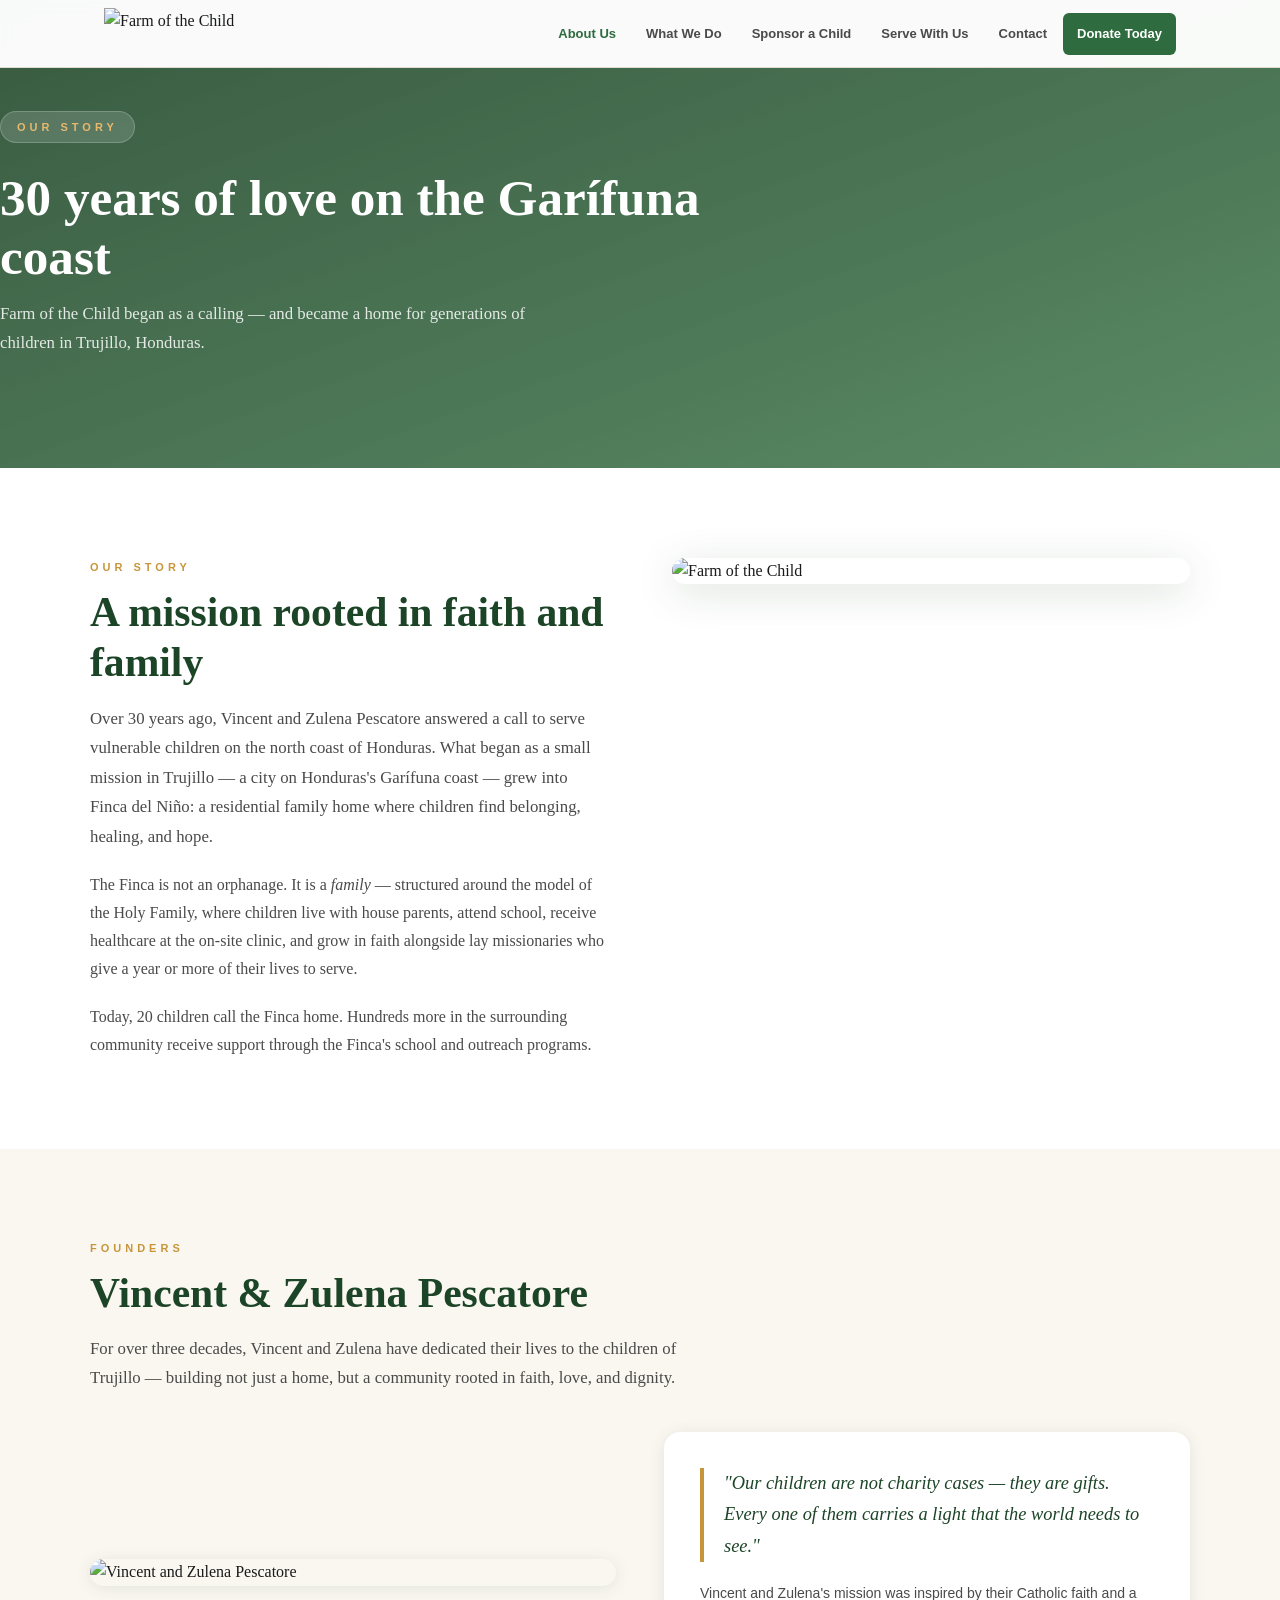
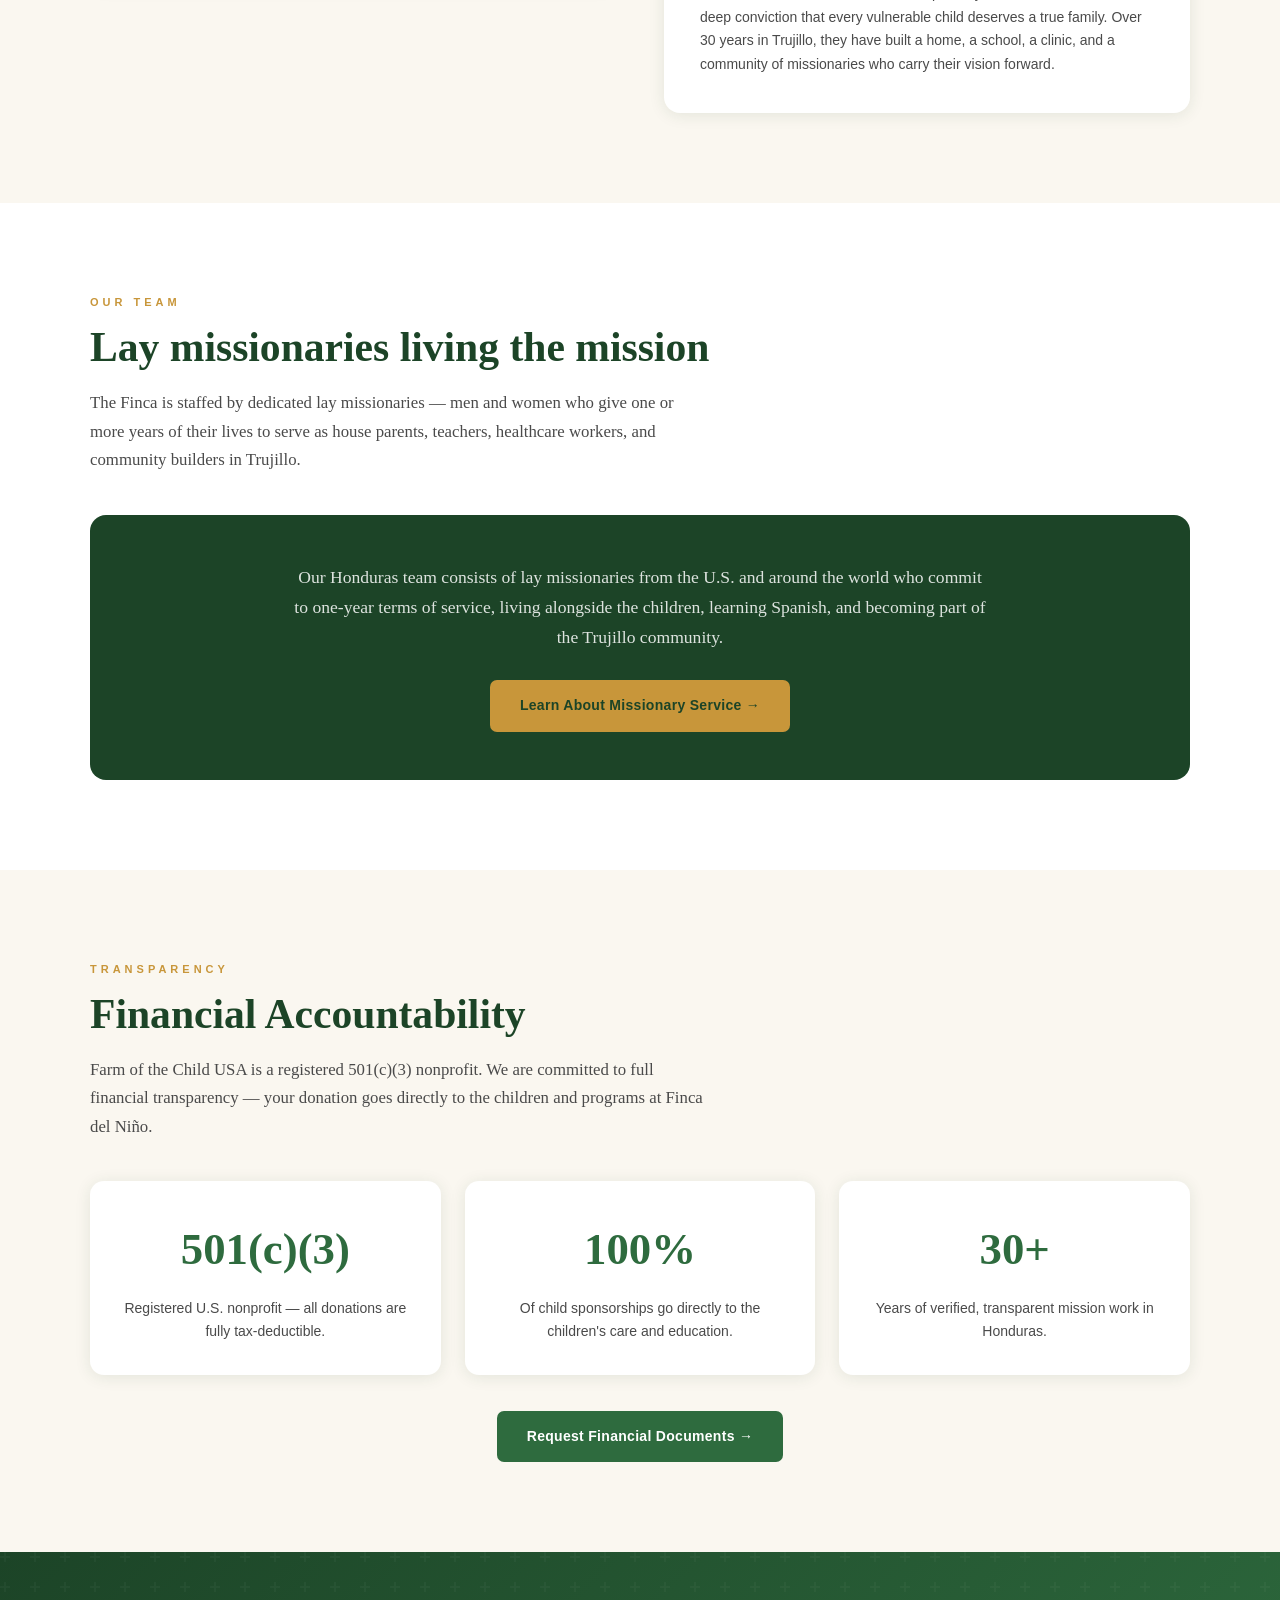
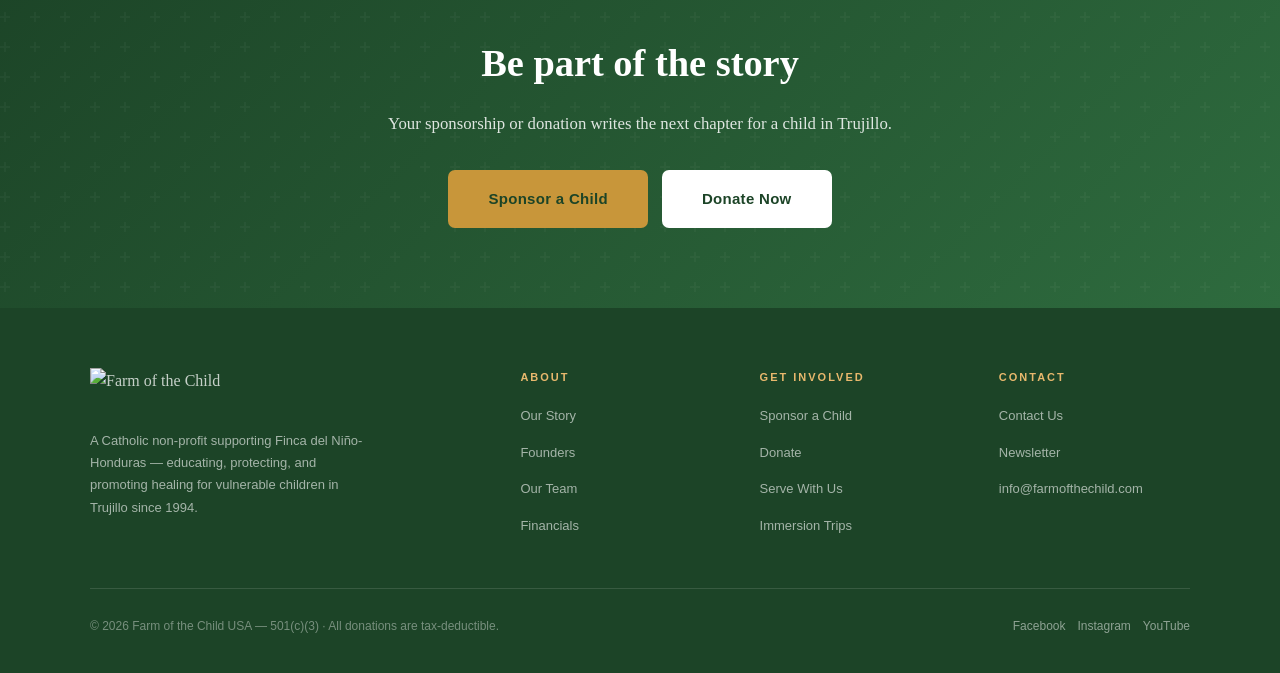
==== about.html @ 91dca04a "Farm of the Child site preview — 2026-06-10" ====
<!DOCTYPE html>
<html lang="en">
<head>
<meta charset="UTF-8">
<meta name="viewport" content="width=device-width, initial-scale=1.0">
<title>About Us | Farm of the Child — 30 Years Serving Children in Honduras</title>
<meta name="description" content="Learn about Farm of the Child — founded by Vincent and Zulena Pescatore over 30 years ago in Trujillo, Honduras. A Catholic mission providing 20 resident children with family, education, and hope.">
<meta name="keywords" content="Farm of the Child story, Vincent Pescatore, Finca del Nino Honduras, Catholic mission Honduras, lay missionaries Honduras">
<link rel="canonical" href="https://farmofthechild.com/about.html">
<meta property="og:title" content="About Us | Farm of the Child — 30 Years Serving Children in Honduras">
<meta property="og:description" content="Learn about Farm of the Child — founded by Vincent and Zulena Pescatore over 30 years ago in Trujillo, Honduras. A Catholic mission providing 20 resident children with family, education, and hope.">
<meta property="og:url" content="https://farmofthechild.com/about.html">
<meta property="og:type" content="website">
<meta property="og:image" content="https://images.squarespace-cdn.com/content/v1/5fd9b0d2dde7cb43cc176992/1612564330990-T67Q3A1KM9C7S6HU298K/57111042_10156442029737753_6777873505972125696_o.jpg">
<link rel="stylesheet" href="css/style.css">
<style>
.page-hero{min-height:52vh;display:flex;align-items:center;padding:calc(var(--nav-h)+80px) 5% 80px;position:relative;overflow:hidden;}
.page-hero .hero-bg{position:absolute;inset:0;background-size:cover;background-position:center;background-attachment:fixed;}
.page-hero .hero-overlay{position:absolute;inset:0;background:linear-gradient(160deg,rgba(28,68,39,.88) 0%,rgba(46,107,62,.78) 100%);}
.page-hero .hero-content{position:relative;z-index:2;}
.page-hero h1{font-size:clamp(2rem,4vw,3.2rem);font-weight:700;color:#fff;line-height:1.15;margin-bottom:14px;}
.page-hero p{font-size:1.05rem;color:rgba(255,255,255,.85);max-width:580px;line-height:1.7;}
@media(max-width:960px){.page-hero .hero-bg{background-attachment:scroll;}}
</style>
</head>
<body>
<nav>
  <div class="nav-inner">
    <a href="index.html" class="nav-logo">
      <img src="https://images.squarespace-cdn.com/content/v1/5fd9b0d2dde7cb43cc176992/1611309677837-9RLC2GZ49DC67Z1YUY84/farm-logo-160p-transparent-1.png" alt="Farm of the Child">
    </a>
    <ul class="nav-menu">
      <li><a href="about.html">About Us</a>
        <div class="dropdown">
          <a href="about.html#story">Our Story</a>
          <a href="about.html#founders">Founders</a>
          <a href="about.html#team">Our Team</a>
          <a href="about.html#financial">Financial Info</a>
        </div>
      </li>
      <li><a href="programs.html">What We Do</a>
        <div class="dropdown">
          <a href="programs.html#focus">Our Focus</a>
          <a href="programs.html#daily-life">A Typical Day</a>
          <a href="programs.html#community">Community Impact</a>
        </div>
      </li>
      <li><a href="sponsor.html">Sponsor a Child</a></li>
      <li><a href="service.html">Serve With Us</a>
        <div class="dropdown">
          <a href="service.html#missioner">Missioner Program</a>
          <a href="service.html#trips">Immersion Trips</a>
          <a href="service.html#apply">Apply Now</a>
          <a href="service.html#faq">FAQ</a>
        </div>
      </li>
      <li><a href="contact.html">Contact</a></li>
      <li><a href="donate.html" class="nav-cta">Donate Today</a></li>
    </ul>
    <button class="nav-hamburger" aria-label="Menu">
      <span></span><span></span><span></span>
    </button>
  </div>
</nav>
<div class="mobile-nav">
  <a href="index.html">Home</a>
  <div class="m-section">About Us</div>
  <a href="about.html#story">Our Story</a>
  <a href="about.html#team">Our Team</a>
  <a href="about.html#financial">Financial Information</a>
  <div class="m-section">What We Do</div>
  <a href="programs.html#focus">Our Focus</a>
  <a href="programs.html#daily-life">A Typical Day</a>
  <div class="m-section">Get Involved</div>
  <a href="sponsor.html">Sponsor a Child</a>
  <a href="donate.html">Donate</a>
  <a href="service.html">Serve With Us</a>
  <a href="contact.html">Contact</a>
  <a href="donate.html" class="m-cta">Donate Today →</a>
</div>

<section class="page-hero">
  <div class="hero-bg" style="background-image:url('https://images.squarespace-cdn.com/content/v1/5fd9b0d2dde7cb43cc176992/1612639890104-6XBDSAQX19EDIJKPLBOE/141986031_10158392990857753_3902295767457517254_o.jpg');"></div>
  <div class="hero-overlay"></div>
  <div class="hero-content" data-reveal>
    <div class="hero-eyebrow">Our Story</div>
    <h1>30 years of love on the Garífuna coast</h1>
    <p>Farm of the Child began as a calling — and became a home for generations of children in Trujillo, Honduras.</p>
  </div>
</section>

<section id="story" style="background:#fff;">
  <div class="inner">
    <div style="display:grid;grid-template-columns:1fr 1fr;gap:64px;align-items:start;" class="mission-grid">
      <div data-reveal="left">
        <div class="eyebrow">Our Story</div>
        <h2 class="section-title">A mission rooted in faith and family</h2>
        <p style="font-size:1.05rem;color:var(--text-soft);line-height:1.75;margin-bottom:20px;">Over 30 years ago, Vincent and Zulena Pescatore answered a call to serve vulnerable children on the north coast of Honduras. What began as a small mission in Trujillo — a city on Honduras's Garífuna coast — grew into Finca del Niño: a residential family home where children find belonging, healing, and hope.</p>
        <p style="font-size:1rem;color:var(--text-soft);line-height:1.75;margin-bottom:20px;">The Finca is not an orphanage. It is a <em>family</em> — structured around the model of the Holy Family, where children live with house parents, attend school, receive healthcare at the on-site clinic, and grow in faith alongside lay missionaries who give a year or more of their lives to serve.</p>
        <p style="font-size:1rem;color:var(--text-soft);line-height:1.75;">Today, 20 children call the Finca home. Hundreds more in the surrounding community receive support through the Finca's school and outreach programs.</p>
      </div>
      <div data-reveal="right">
        <img src="https://images.squarespace-cdn.com/content/v1/5fd9b0d2dde7cb43cc176992/1612062987099-A8Q14VP6ELIPBZ1XVKQS/IMG_4710.jpg" alt="Farm of the Child" style="width:100%;border-radius:16px;box-shadow:var(--shadow-lg);">
      </div>
    </div>
  </div>
</section>

<section id="founders" style="background:var(--cream);">
  <div class="inner">
    <div class="eyebrow" data-reveal>Founders</div>
    <h2 class="section-title" data-reveal>Vincent &amp; Zulena Pescatore</h2>
    <p class="section-sub" data-reveal>For over three decades, Vincent and Zulena have dedicated their lives to the children of Trujillo — building not just a home, but a community rooted in faith, love, and dignity.</p>
    <div style="display:grid;grid-template-columns:1fr 1fr;gap:48px;align-items:center;" data-reveal>
      <div>
        <img src="https://images.squarespace-cdn.com/content/v1/5fd9b0d2dde7cb43cc176992/1771867277257-QYLE6GOF9J0LZZHIZ4SP/Vincent+_+Zulena.png" alt="Vincent and Zulena Pescatore" style="width:100%;border-radius:16px;box-shadow:var(--shadow);">
      </div>
      <div>
        <div style="background:#fff;border-radius:16px;padding:36px;box-shadow:var(--shadow);">
          <blockquote style="font-size:1.15rem;font-style:italic;color:var(--green-dark);line-height:1.7;margin-bottom:20px;border-left:4px solid var(--gold);padding-left:20px;">"Our children are not charity cases — they are gifts. Every one of them carries a light that the world needs to see."</blockquote>
          <p style="font-family:-apple-system,sans-serif;font-size:14px;color:var(--text-soft);line-height:1.7;">Vincent and Zulena's mission was inspired by their Catholic faith and a deep conviction that every vulnerable child deserves a true family. Over 30 years in Trujillo, they have built a home, a school, a clinic, and a community of missionaries who carry their vision forward.</p>
        </div>
      </div>
    </div>
  </div>
</section>

<section id="team" style="background:#fff;">
  <div class="inner">
    <div class="eyebrow" data-reveal>Our Team</div>
    <h2 class="section-title" data-reveal>Lay missionaries living the mission</h2>
    <p class="section-sub" data-reveal>The Finca is staffed by dedicated lay missionaries — men and women who give one or more years of their lives to serve as house parents, teachers, healthcare workers, and community builders in Trujillo.</p>
    <div style="background:var(--green-dark);border-radius:16px;padding:48px 40px;color:#fff;text-align:center;" data-reveal>
      <p style="font-size:1.1rem;color:rgba(255,255,255,.85);line-height:1.7;max-width:700px;margin:0 auto 28px;">Our Honduras team consists of lay missionaries from the U.S. and around the world who commit to one-year terms of service, living alongside the children, learning Spanish, and becoming part of the Trujillo community.</p>
      <a href="service.html#missioner" class="btn btn-primary">Learn About Missionary Service →</a>
    </div>
  </div>
</section>

<section id="financial" style="background:var(--cream);">
  <div class="inner">
    <div class="eyebrow" data-reveal>Transparency</div>
    <h2 class="section-title" data-reveal>Financial Accountability</h2>
    <p class="section-sub" data-reveal>Farm of the Child USA is a registered 501(c)(3) nonprofit. We are committed to full financial transparency — your donation goes directly to the children and programs at Finca del Niño.</p>
    <div style="display:grid;grid-template-columns:repeat(3,1fr);gap:24px;" data-reveal>
      <div style="background:#fff;border-radius:var(--radius);padding:32px 28px;text-align:center;box-shadow:var(--shadow);">
        <div style="font-size:2.8rem;font-weight:800;color:var(--green);">501(c)(3)</div>
        <p style="font-family:-apple-system,sans-serif;font-size:14px;color:var(--text-soft);margin-top:10px;">Registered U.S. nonprofit — all donations are fully tax-deductible.</p>
      </div>
      <div style="background:#fff;border-radius:var(--radius);padding:32px 28px;text-align:center;box-shadow:var(--shadow);">
        <div style="font-size:2.8rem;font-weight:800;color:var(--green);">100%</div>
        <p style="font-family:-apple-system,sans-serif;font-size:14px;color:var(--text-soft);margin-top:10px;">Of child sponsorships go directly to the children's care and education.</p>
      </div>
      <div style="background:#fff;border-radius:var(--radius);padding:32px 28px;text-align:center;box-shadow:var(--shadow);">
        <div style="font-size:2.8rem;font-weight:800;color:var(--green);">30+</div>
        <p style="font-family:-apple-system,sans-serif;font-size:14px;color:var(--text-soft);margin-top:10px;">Years of verified, transparent mission work in Honduras.</p>
      </div>
    </div>
    <div style="text-align:center;margin-top:36px;" data-reveal>
      <a href="contact.html" class="btn btn-green">Request Financial Documents →</a>
    </div>
  </div>
</section>

<div class="cta-band">
  <h2 data-reveal>Be part of the story</h2>
  <p data-reveal>Your sponsorship or donation writes the next chapter for a child in Trujillo.</p>
  <div class="btns" data-reveal>
    <a href="sponsor.html" class="btn btn-primary btn-lg">Sponsor a Child</a>
    <a href="donate.html" class="btn btn-white btn-lg">Donate Now</a>
  </div>
</div>

<footer>
  <div class="footer-grid">
    <div>
      <div class="footer-logo"><img src="https://images.squarespace-cdn.com/content/v1/5fd9b0d2dde7cb43cc176992/1611309677837-9RLC2GZ49DC67Z1YUY84/farm-logo-160p-transparent-1.png" alt="Farm of the Child"></div>
      <p class="footer-about">A Catholic non-profit supporting Finca del Niño-Honduras — educating, protecting, and promoting healing for vulnerable children in Trujillo since 1994.</p>
    </div>
    <div class="footer-col"><h4>About</h4><ul>
      <li><a href="about.html#story">Our Story</a></li>
      <li><a href="about.html#founders">Founders</a></li>
      <li><a href="about.html#team">Our Team</a></li>
      <li><a href="about.html#financial">Financials</a></li>
    </ul></div>
    <div class="footer-col"><h4>Get Involved</h4><ul>
      <li><a href="sponsor.html">Sponsor a Child</a></li>
      <li><a href="donate.html">Donate</a></li>
      <li><a href="service.html">Serve With Us</a></li>
      <li><a href="service.html#trips">Immersion Trips</a></li>
    </ul></div>
    <div class="footer-col"><h4>Contact</h4><ul>
      <li><a href="contact.html">Contact Us</a></li>
      <li><a href="contact.html#newsletter">Newsletter</a></li>
      <li><a href="mailto:info@farmofthechild.com">info@farmofthechild.com</a></li>
    </ul></div>
  </div>
  <div class="footer-bottom">
    <p>© 2026 Farm of the Child USA — 501(c)(3) · All donations are tax-deductible.</p>
    <div class="footer-socials">
      <a href="https://www.facebook.com/farmofthechild" target="_blank">Facebook</a>
      <a href="https://www.instagram.com/farmofthechild" target="_blank">Instagram</a>
      <a href="https://www.youtube.com/farmofthechild" target="_blank">YouTube</a>
    </div>
  </div>
</footer>
<script src="js/main.js"></script>
</body>
</html>
---- css/style.css ----
/* ============================================
   FARM OF THE CHILD — Global Stylesheet
   farmofthechild.com
   ============================================ */

:root {
  --green: #2e6b3e;
  --green-light: #3d8a52;
  --green-dark: #1c4427;
  --green-pale: #e8f5ec;
  --gold: #c8963a;
  --gold-light: #e8b86d;
  --cream: #faf7f0;
  --paper: #ffffff;
  --text: #1a1a1a;
  --text-soft: #4a4a4a;
  --text-muted: #888;
  --line: #e0dbd0;
  --shadow: 0 2px 16px rgba(30,68,39,0.10);
  --shadow-lg: 0 8px 40px rgba(30,68,39,0.16);
  --radius: 14px;
  --nav-h: 68px;
}

*, *::before, *::after { margin: 0; padding: 0; box-sizing: border-box; }
html { scroll-behavior: smooth; font-size: 16px; }
body {
  font-family: 'Georgia', serif;
  background: var(--cream);
  color: var(--text);
  line-height: 1.65;
  -webkit-font-smoothing: antialiased;
  overflow-x: hidden;
}
a { text-decoration: none; color: inherit; }
img { max-width: 100%; display: block; }

/* ── TYPOGRAPHY ── */
.eyebrow {
  font-family: -apple-system, sans-serif;
  font-size: 11px; font-weight: 700;
  letter-spacing: 4px; text-transform: uppercase;
  color: var(--gold); margin-bottom: 12px;
}
.section-title {
  font-size: clamp(1.8rem, 3.5vw, 2.6rem);
  font-weight: 700; color: var(--green-dark);
  line-height: 1.2; margin-bottom: 16px;
}
.section-sub {
  font-size: 1.05rem; color: var(--text-soft);
  max-width: 620px; line-height: 1.7; margin-bottom: 40px;
}
.inner { max-width: 1100px; margin: 0 auto; }
section { padding: 90px 5%; }

/* ── BUTTONS ── */
.btn {
  display: inline-block;
  font-family: -apple-system, sans-serif;
  font-weight: 700; font-size: 14px;
  padding: 14px 30px; border-radius: 7px;
  transition: all .22s; cursor: pointer; border: none;
  letter-spacing: 0.3px;
}
.btn-primary { background: var(--gold); color: var(--green-dark); }
.btn-primary:hover { background: var(--gold-light); transform: translateY(-2px); box-shadow: 0 6px 20px rgba(200,150,58,.35); }
.btn-green { background: var(--green); color: #fff; }
.btn-green:hover { background: var(--green-light); transform: translateY(-2px); box-shadow: 0 6px 20px rgba(46,107,62,.35); }
.btn-outline { border: 2px solid var(--green); color: var(--green); background: transparent; }
.btn-outline:hover { background: var(--green); color: #fff; }
.btn-white { background: #fff; color: var(--green-dark); }
.btn-white:hover { background: var(--cream); }
.btn-lg { padding: 17px 40px; font-size: 15px; }

/* ── NAV ── */
nav {
  position: fixed; top: 0; left: 0; right: 0; z-index: 500;
  height: var(--nav-h);
  background: rgba(255,255,255,0.97);
  backdrop-filter: blur(10px);
  border-bottom: 1px solid var(--line);
  transition: box-shadow .3s;
}
nav.scrolled { box-shadow: 0 2px 20px rgba(0,0,0,.10); }
.nav-inner {
  max-width: 1200px; margin: 0 auto;
  padding: 0 5%; height: var(--nav-h);
  display: flex; align-items: center; justify-content: space-between;
}
.nav-logo img { height: 52px; width: auto; }
.nav-menu { display: flex; align-items: center; gap: 2px; list-style: none; }
.nav-menu > li { position: relative; }
.nav-menu > li > a {
  font-family: -apple-system, sans-serif;
  font-size: 13px; font-weight: 600;
  color: var(--text-soft); padding: 10px 14px;
  border-radius: 6px; display: block;
  transition: color .2s, background .2s;
}
.nav-menu > li > a:hover { color: var(--green); background: var(--green-pale); }
.nav-menu > li > a.active { color: var(--green); }
.nav-cta { background: var(--green) !important; color: #fff !important; border-radius: 6px !important; }
.nav-cta:hover { background: var(--green-light) !important; color: #fff !important; }

/* Dropdown */
.dropdown {
  display: none; position: absolute; top: 100%; left: 0;
  background: #fff; border: 1px solid var(--line); border-radius: 10px;
  box-shadow: var(--shadow-lg); min-width: 210px; padding: 16px 0 8px; z-index: 600;
}
.nav-menu > li:hover .dropdown { display: block; animation: dropIn .15s ease; }
@keyframes dropIn { from { opacity:0; transform:translateY(-6px); } to { opacity:1; transform:none; } }
.dropdown a {
  font-family: -apple-system, sans-serif; font-size: 13px;
  color: var(--text-soft); padding: 10px 18px; display: block;
  transition: background .15s;
}
.dropdown a:hover { background: var(--cream); color: var(--green); }

/* Mobile hamburger */
.nav-hamburger { display: none; flex-direction: column; gap: 5px; cursor: pointer; padding: 8px; border: none; background: none; }
.nav-hamburger span { display: block; width: 24px; height: 2px; background: var(--text); border-radius: 2px; transition: all .3s; }
.mobile-nav { display: none; position: fixed; top: var(--nav-h); left:0; right:0; bottom:0; background:#fff; z-index:490; overflow-y:auto; padding:24px 5%; }
.mobile-nav.open { display: block; }
.mobile-nav a { display:block; font-family:-apple-system,sans-serif; font-size:15px; color:var(--text-soft); padding:13px 0; border-bottom:1px solid var(--line); }
.m-section { font-family:-apple-system,sans-serif; font-size:11px; font-weight:700; letter-spacing:2px; text-transform:uppercase; color:var(--green); padding:16px 0 6px; margin-top:8px; }
.m-cta { background:var(--green); color:#fff!important; border-radius:7px; padding:15px 20px!important; text-align:center; margin-top:16px; font-weight:700; }

/* ── SCROLL ANIMATIONS ── */
[data-reveal] {
  opacity: 0;
  transform: translateY(32px);
  transition: opacity .65s cubic-bezier(.16,1,.3,1), transform .65s cubic-bezier(.16,1,.3,1);
}
[data-reveal="left"] { transform: translateX(-40px); }
[data-reveal="right"] { transform: translateX(40px); }
[data-reveal="scale"] { transform: scale(.92); }
[data-reveal].visible {
  opacity: 1;
  transform: none;
}
[data-reveal-delay="1"].visible { transition-delay: .1s; }
[data-reveal-delay="2"].visible { transition-delay: .2s; }
[data-reveal-delay="3"].visible { transition-delay: .3s; }
[data-reveal-delay="4"].visible { transition-delay: .4s; }
[data-reveal-delay="5"].visible { transition-delay: .5s; }
[data-reveal-delay="6"].visible { transition-delay: .6s; }

/* ── HERO (shared) ── */
.hero {
  min-height: 100vh;
  display: flex; align-items: center;
  padding: calc(var(--nav-h) + 60px) 5% 80px;
  position: relative; overflow: hidden;
}
.hero-bg {
  position: absolute; inset: 0;
  background-size: cover; background-position: center;
  background-attachment: fixed;
  transition: transform .1s linear;
  will-change: transform;
}
.hero-overlay {
  position: absolute; inset: 0;
  background: linear-gradient(160deg, rgba(28,68,39,.86) 0%, rgba(46,107,62,.76) 55%, rgba(74,138,94,.68) 100%);
}
.hero-content { position: relative; z-index: 2; max-width: 720px; }
.hero-eyebrow {
  display: inline-block; background: rgba(255,255,255,.15); color: var(--gold-light);
  font-family: -apple-system, sans-serif; font-size: 11px; font-weight: 700;
  letter-spacing: 4px; text-transform: uppercase;
  padding: 6px 16px; border-radius: 30px; margin-bottom: 26px;
  border: 1px solid rgba(255,255,255,.2);
}
.hero h1 {
  font-size: clamp(2.4rem, 5vw, 4rem);
  font-weight: 700; color: #fff; line-height: 1.12; margin-bottom: 22px;
}
.hero h1 em { color: var(--gold-light); font-style: normal; }
.hero-sub {
  font-size: 1.15rem; color: rgba(255,255,255,.88);
  line-height: 1.7; margin-bottom: 14px; max-width: 560px;
}
.hero-quote {
  font-size: .98rem; color: rgba(255,255,255,.65); font-style: italic;
  margin-bottom: 38px; padding-left: 18px;
  border-left: 3px solid var(--gold);
}
.hero-btns { display: flex; gap: 14px; flex-wrap: wrap; margin-bottom: 52px; }
.hero-stats {
  display: flex; gap: 44px; flex-wrap: wrap;
  padding-top: 32px; border-top: 1px solid rgba(255,255,255,.2);
}
.stat .n { font-size: 2.2rem; font-weight: 700; color: var(--gold-light); line-height: 1; }
.stat .l { font-family: -apple-system, sans-serif; font-size: 11px; color: rgba(255,255,255,.65); text-transform: uppercase; letter-spacing: 1px; margin-top: 4px; }

/* Scroll hint */
.scroll-hint {
  position: absolute; bottom: 28px; left: 50%; transform: translateX(-50%);
  z-index: 2; display: flex; flex-direction: column; align-items: center; gap: 6px;
  font-family: -apple-system, sans-serif; font-size: 11px; color: rgba(255,255,255,.5);
  letter-spacing: 2px; text-transform: uppercase; animation: bounce 2s infinite;
}
.scroll-hint::after { content: ''; display: block; width: 1px; height: 40px; background: rgba(255,255,255,.3); }
@keyframes bounce { 0%,100%{transform:translateX(-50%) translateY(0)} 50%{transform:translateX(-50%) translateY(8px)} }

/* ── CARDS ── */
.card {
  background: #fff; border-radius: var(--radius);
  box-shadow: var(--shadow); overflow: hidden;
  transition: transform .22s, box-shadow .22s;
}
.card:hover { transform: translateY(-5px); box-shadow: var(--shadow-lg); }

/* ── STATS BAND ── */
.stats-band {
  background: var(--green-dark); padding: 56px 5%;
  display: flex; flex-wrap: wrap; gap: 0;
}
.stats-band .inner { display: grid; grid-template-columns: repeat(4, 1fr); gap: 0; width: 100%; }
.stat-item {
  flex: 1; min-width: 180px; text-align: center;
  padding: 20px 16px; border-right: 1px solid rgba(255,255,255,.12);
}
.stat-item:last-child { border-right: none; }
.stat-num { font-size: 3rem; font-weight: 800; color: var(--gold-light); line-height: 1; }
.stat-num span { font-size: 1.8rem; }
.stat-label { font-family: -apple-system, sans-serif; font-size: 12px; color: rgba(255,255,255,.65); text-transform: uppercase; letter-spacing: 1.5px; margin-top: 8px; }

/* ── CTA BAND ── */
.cta-band {
  background: linear-gradient(135deg, var(--green-dark) 0%, var(--green) 100%);
  padding: 80px 5%; text-align: center; position: relative; overflow: hidden;
}
.cta-band::before {
  content: ''; position: absolute; inset: 0;
  background: url("data:image/svg+xml,%3Csvg width='60' height='60' viewBox='0 0 60 60' xmlns='http://www.w3.org/2000/svg'%3E%3Cg fill='%23ffffff' fill-opacity='0.03'%3E%3Cpath d='M36 34v-4h-2v4h-4v2h4v4h2v-4h4v-2h-4zm0-30V0h-2v4h-4v2h4v4h2V6h4V4h-4zM6 34v-4H4v4H0v2h4v4h2v-4h4v-2H6zM6 4V0H4v4H0v2h4v4h2V6h4V4H6z'/%3E%3C/g%3E%3C/svg%3E");
}
.cta-band h2 { font-size: clamp(1.8rem,3vw,2.6rem); color: #fff; font-weight: 700; margin-bottom: 14px; position:relative; z-index:1; }
.cta-band p { font-size: 1.05rem; color: rgba(255,255,255,.85); margin-bottom: 32px; position:relative; z-index:1; }
.cta-band .btns { display:flex; gap:14px; justify-content:center; flex-wrap:wrap; position:relative; z-index:1; }

/* ── FOOTER ── */
footer {
  background: var(--green-dark); color: rgba(255,255,255,.75);
  padding: 60px 5% 36px;
}
.footer-grid {
  max-width: 1100px; margin: 0 auto;
  display: grid; grid-template-columns: 2fr 1fr 1fr 1fr; gap: 48px;
  padding-bottom: 40px; border-bottom: 1px solid rgba(255,255,255,.12);
}
.footer-logo img { height: 48px; margin-bottom: 14px; }
.footer-about { font-family: -apple-system, sans-serif; font-size: 13px; line-height: 1.7; color: rgba(255,255,255,.6); max-width: 280px; }
.footer-col h4 { font-family: -apple-system, sans-serif; font-size: 11px; font-weight: 700; letter-spacing: 2px; text-transform: uppercase; color: var(--gold-light); margin-bottom: 16px; }
.footer-col ul { list-style: none; }
.footer-col li { margin-bottom: 10px; }
.footer-col a { font-family: -apple-system, sans-serif; font-size: 13px; color: rgba(255,255,255,.6); transition: color .2s; }
.footer-col a:hover { color: var(--gold-light); }
.footer-bottom {
  max-width: 1100px; margin: 28px auto 0;
  display: flex; justify-content: space-between; align-items: center; flex-wrap: wrap; gap: 12px;
}
.footer-bottom p { font-family: -apple-system, sans-serif; font-size: 12px; color: rgba(255,255,255,.4); }
.footer-socials { display: flex; gap: 12px; }
.footer-socials a { font-family: -apple-system, sans-serif; font-size: 12px; color: rgba(255,255,255,.5); transition: color .2s; }
.footer-socials a:hover { color: var(--gold-light); }

/* ── CHILD CARDS ── */
.children-grid { display: grid; grid-template-columns: repeat(auto-fill, minmax(230px,1fr)); gap: 24px; }
.child-card { background: #fff; border-radius: var(--radius); overflow: hidden; box-shadow: var(--shadow); transition: transform .22s, box-shadow .22s; }
.child-card:hover { transform: translateY(-6px); box-shadow: var(--shadow-lg); }
.child-photo { aspect-ratio: 1; overflow: hidden; }
.child-photo img { width: 100%; height: 100%; object-fit: cover; transition: transform .4s; }
.child-card:hover .child-photo img { transform: scale(1.06); }
.child-info { padding: 16px 18px 20px; }
.child-header { display: flex; justify-content: space-between; align-items: flex-start; margin-bottom: 10px; }
.child-initial { font-size: 22px; font-weight: 800; color: var(--green-dark); }
.child-age { font-family: -apple-system, sans-serif; font-size: 11px; font-weight: 700; background: var(--green-pale); color: var(--green); padding: 3px 10px; border-radius: 20px; }
.child-desc { font-size: 13px; color: var(--text-soft); line-height: 1.6; margin-bottom: 14px; }
.child-desc strong { color: var(--green); }
.child-btn { display: block; text-align: center; background: var(--green); color: #fff; padding: 10px; border-radius: 7px; font-family: -apple-system, sans-serif; font-size: 13px; font-weight: 700; transition: background .2s, transform .2s; }
.child-btn:hover { background: var(--green-light); transform: translateY(-1px); }

/* ── RESPONSIVE ── */
@media (max-width: 960px) {
  .footer-grid { grid-template-columns: 1fr 1fr; }
  .hero-bg { background-attachment: scroll; }
}
@media (max-width: 700px) {
  section { padding: 60px 5%; }
  .nav-menu { display: none; }
  .nav-hamburger { display: flex; }
  .footer-grid { grid-template-columns: 1fr; gap: 32px; }
  .hero h1 { font-size: 2.2rem; }
  .stats-band .inner { gap: 0; }
  .stats-band .inner { grid-template-columns: repeat(2, 1fr); }
  .stat-item { border-right: none; border-bottom: 1px solid rgba(255,255,255,.12); }
  .stat-item:nth-child(odd) { border-right: 1px solid rgba(255,255,255,.12); }
  .stat-item:nth-last-child(-n+2) { border-bottom: none; }
}
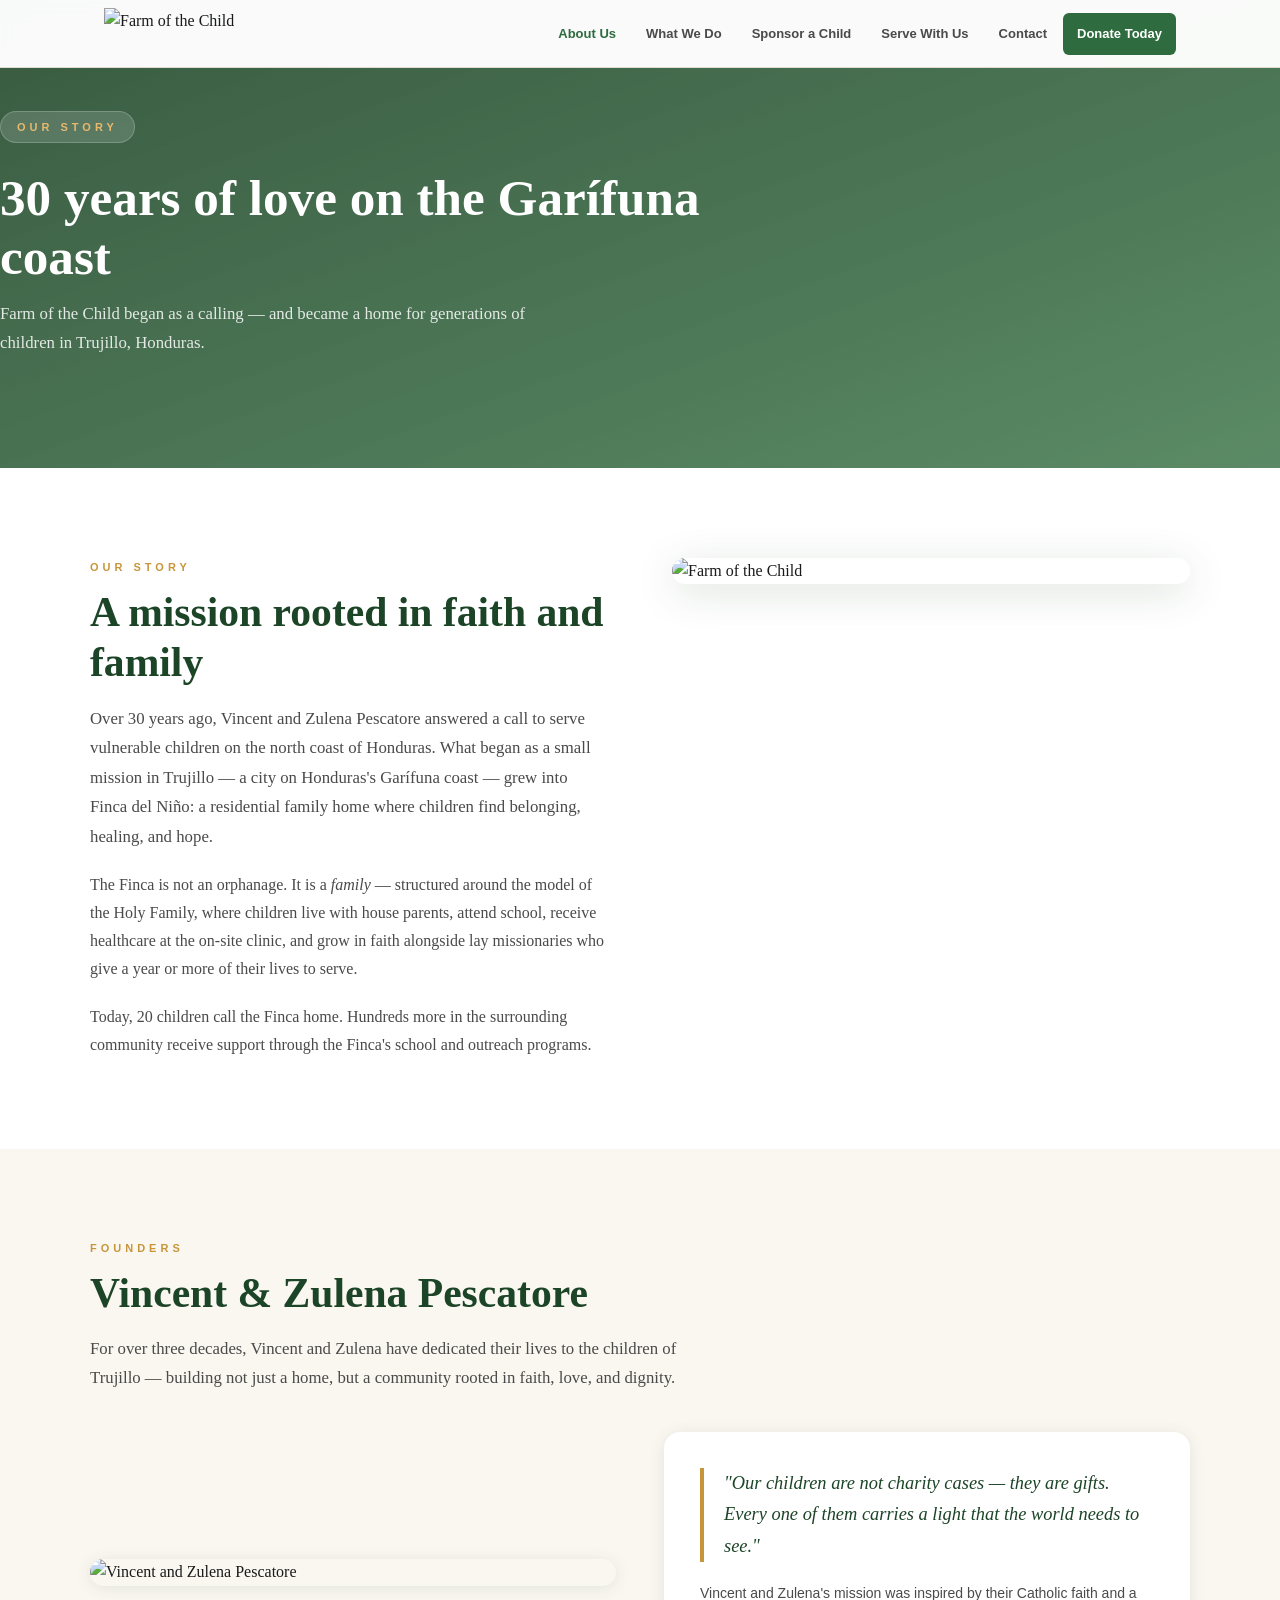
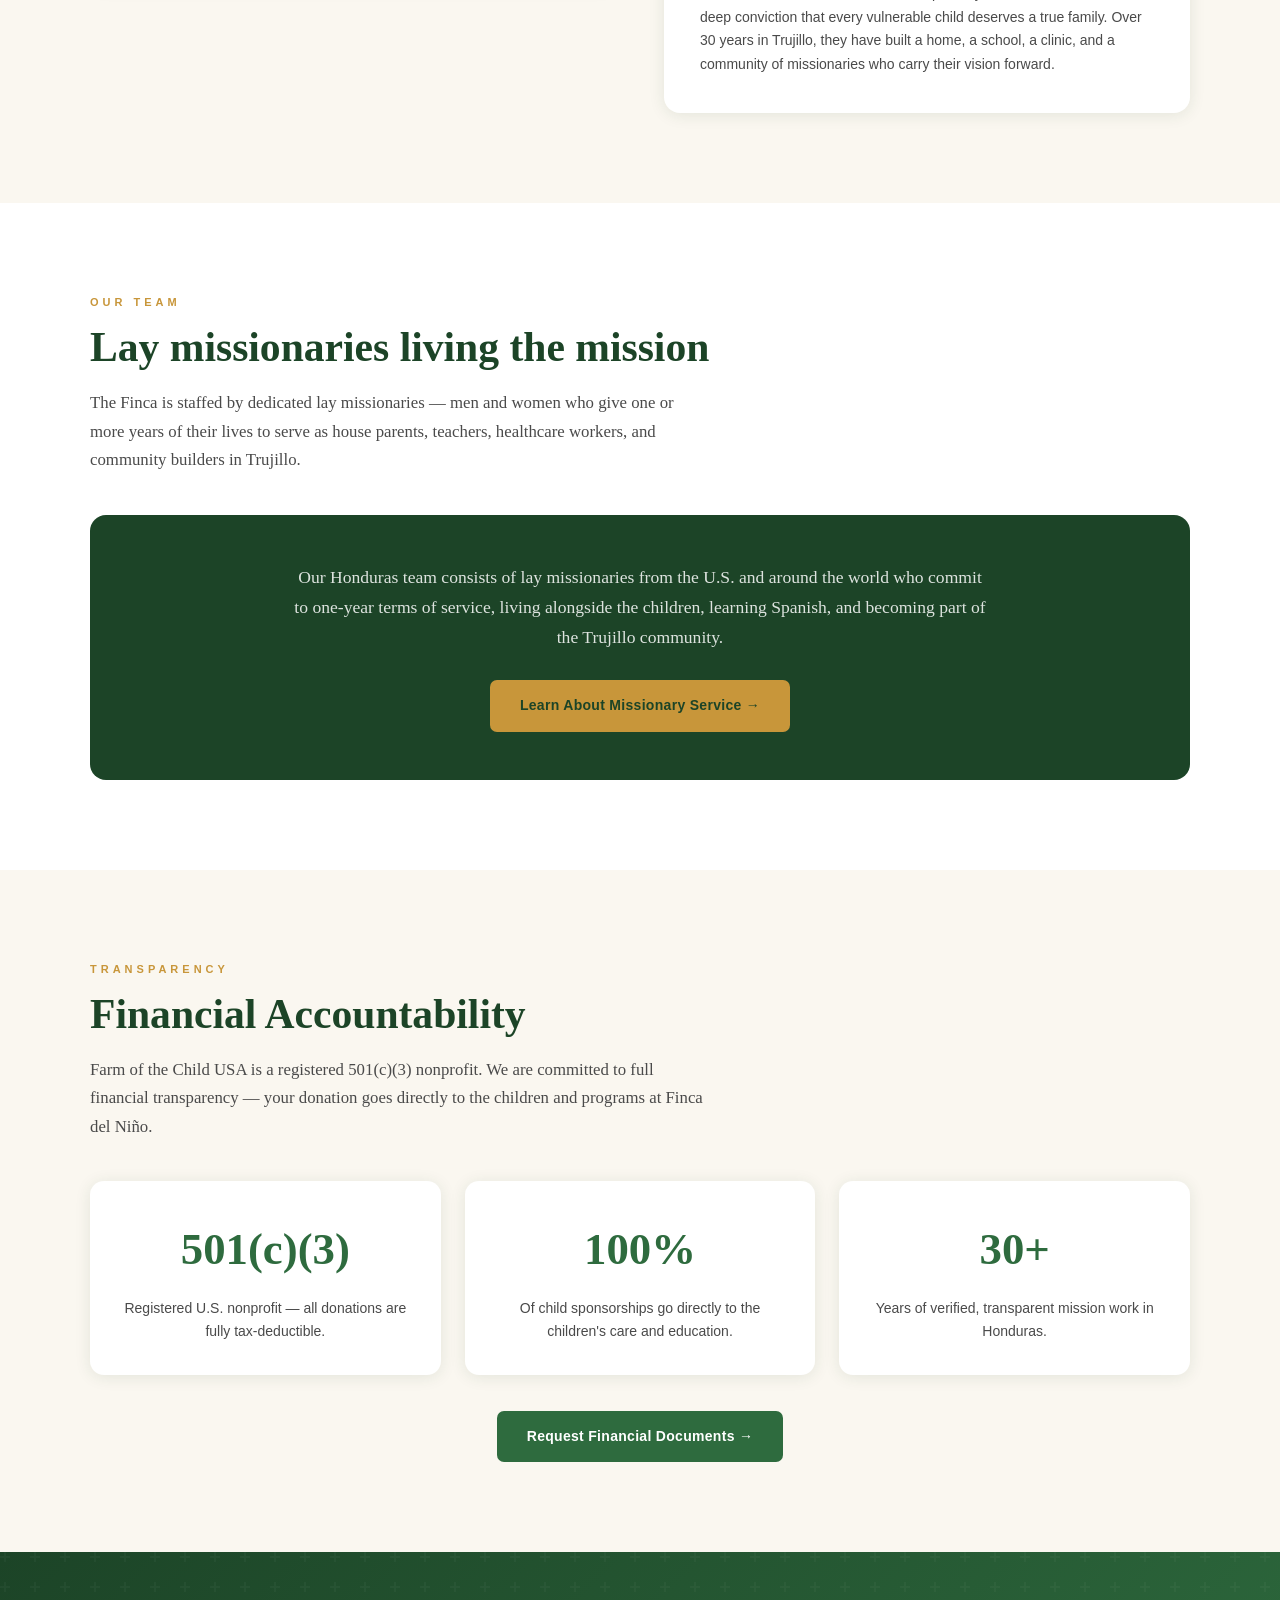
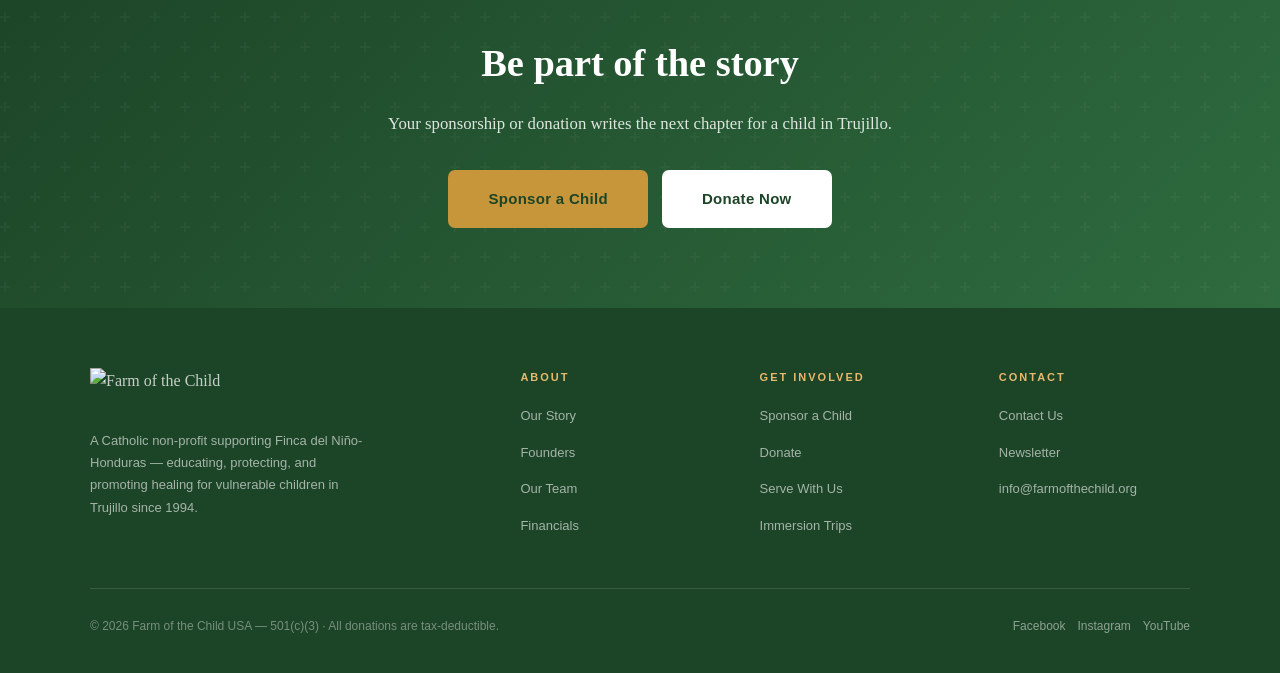
==== commit 70bfe063: "Route all forms to info@farmofthechild.org — 2026-06-10" ====
--- a/about.html
+++ b/about.html
@@ -6,6 +6,7 @@
 <title>About Us | Farm of the Child — 30 Years Serving Children in Honduras</title>
 <meta name="description" content="Learn about Farm of the Child — founded by Vincent and Zulena Pescatore over 30 years ago in Trujillo, Honduras. A Catholic mission providing 20 resident children with family, education, and hope.">
 <meta name="keywords" content="Farm of the Child story, Vincent Pescatore, Finca del Nino Honduras, Catholic mission Honduras, lay missionaries Honduras">
+<meta name="robots" content="noindex, nofollow">
 <link rel="canonical" href="https://farmofthechild.com/about.html">
 <meta property="og:title" content="About Us | Farm of the Child — 30 Years Serving Children in Honduras">
 <meta property="og:description" content="Learn about Farm of the Child — founded by Vincent and Zulena Pescatore over 30 years ago in Trujillo, Honduras. A Catholic mission providing 20 resident children with family, education, and hope.">
@@ -192,7 +193,7 @@
     <div class="footer-col"><h4>Contact</h4><ul>
       <li><a href="contact.html">Contact Us</a></li>
       <li><a href="contact.html#newsletter">Newsletter</a></li>
-      <li><a href="mailto:info@farmofthechild.com">info@farmofthechild.com</a></li>
+      <li><a href="mailto:info@farmofthechild.org">info@farmofthechild.org</a></li>
     </ul></div>
   </div>
   <div class="footer-bottom">
@@ -205,5 +206,40 @@
   </div>
 </footer>
 <script src="js/main.js"></script>
+
+<script>
+// Form handler → info@farmofthechild.org via Web3Forms
+document.querySelectorAll('form').forEach(form => {
+  // Skip forms that already have an action set to an API
+  if (form.action && form.action.includes('http')) return;
+  
+  form.addEventListener('submit', async function(e) {
+    e.preventDefault();
+    const btn = form.querySelector('button[type="submit"]');
+    const orig = btn ? btn.textContent : '';
+    if (btn) { btn.textContent = 'Sending...'; btn.disabled = true; }
+
+    const data = new FormData(form);
+    data.append('access_key', '00000000-0000-0000-0000-000000000000'); // placeholder
+    data.append('email_to', 'info@farmofthechild.org');
+    data.append('subject', 'New message — Farm of the Child website');
+    
+    // Collect all form fields as message
+    let msg = '';
+    form.querySelectorAll('input,textarea,select').forEach(el => {
+      if (el.name && el.value) msg += el.name + ': ' + el.value + '\n';
+    });
+    data.append('message', msg);
+
+    // Fallback: open mailto with pre-filled data
+    const subject = encodeURIComponent('New message — Farm of the Child website');
+    const body = encodeURIComponent(msg);
+    window.location.href = 'mailto:info@farmofthechild.org?subject=' + subject + '&body=' + body;
+    
+    if (btn) { btn.textContent = 'Message sent!'; }
+    setTimeout(() => { if (btn) { btn.textContent = orig; btn.disabled = false; }}, 3000);
+  });
+});
+</script>
 </body>
 </html>
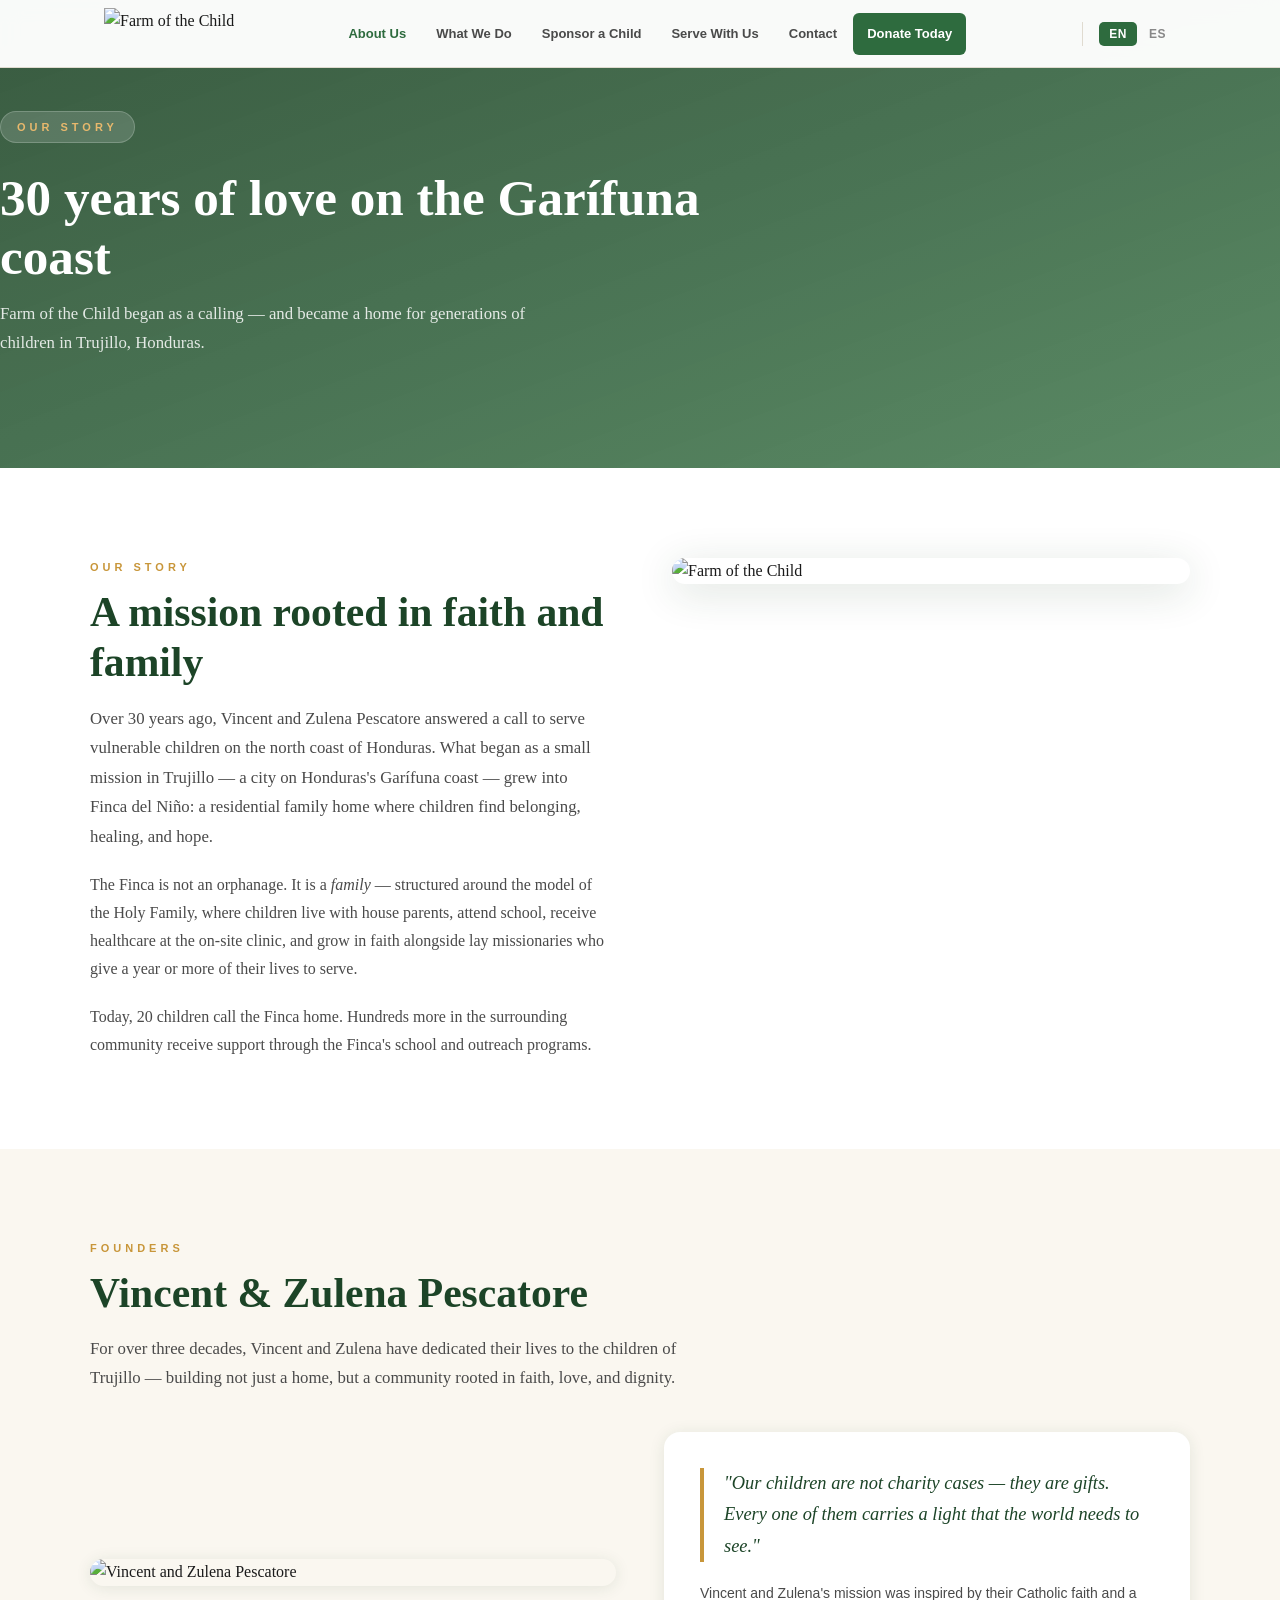
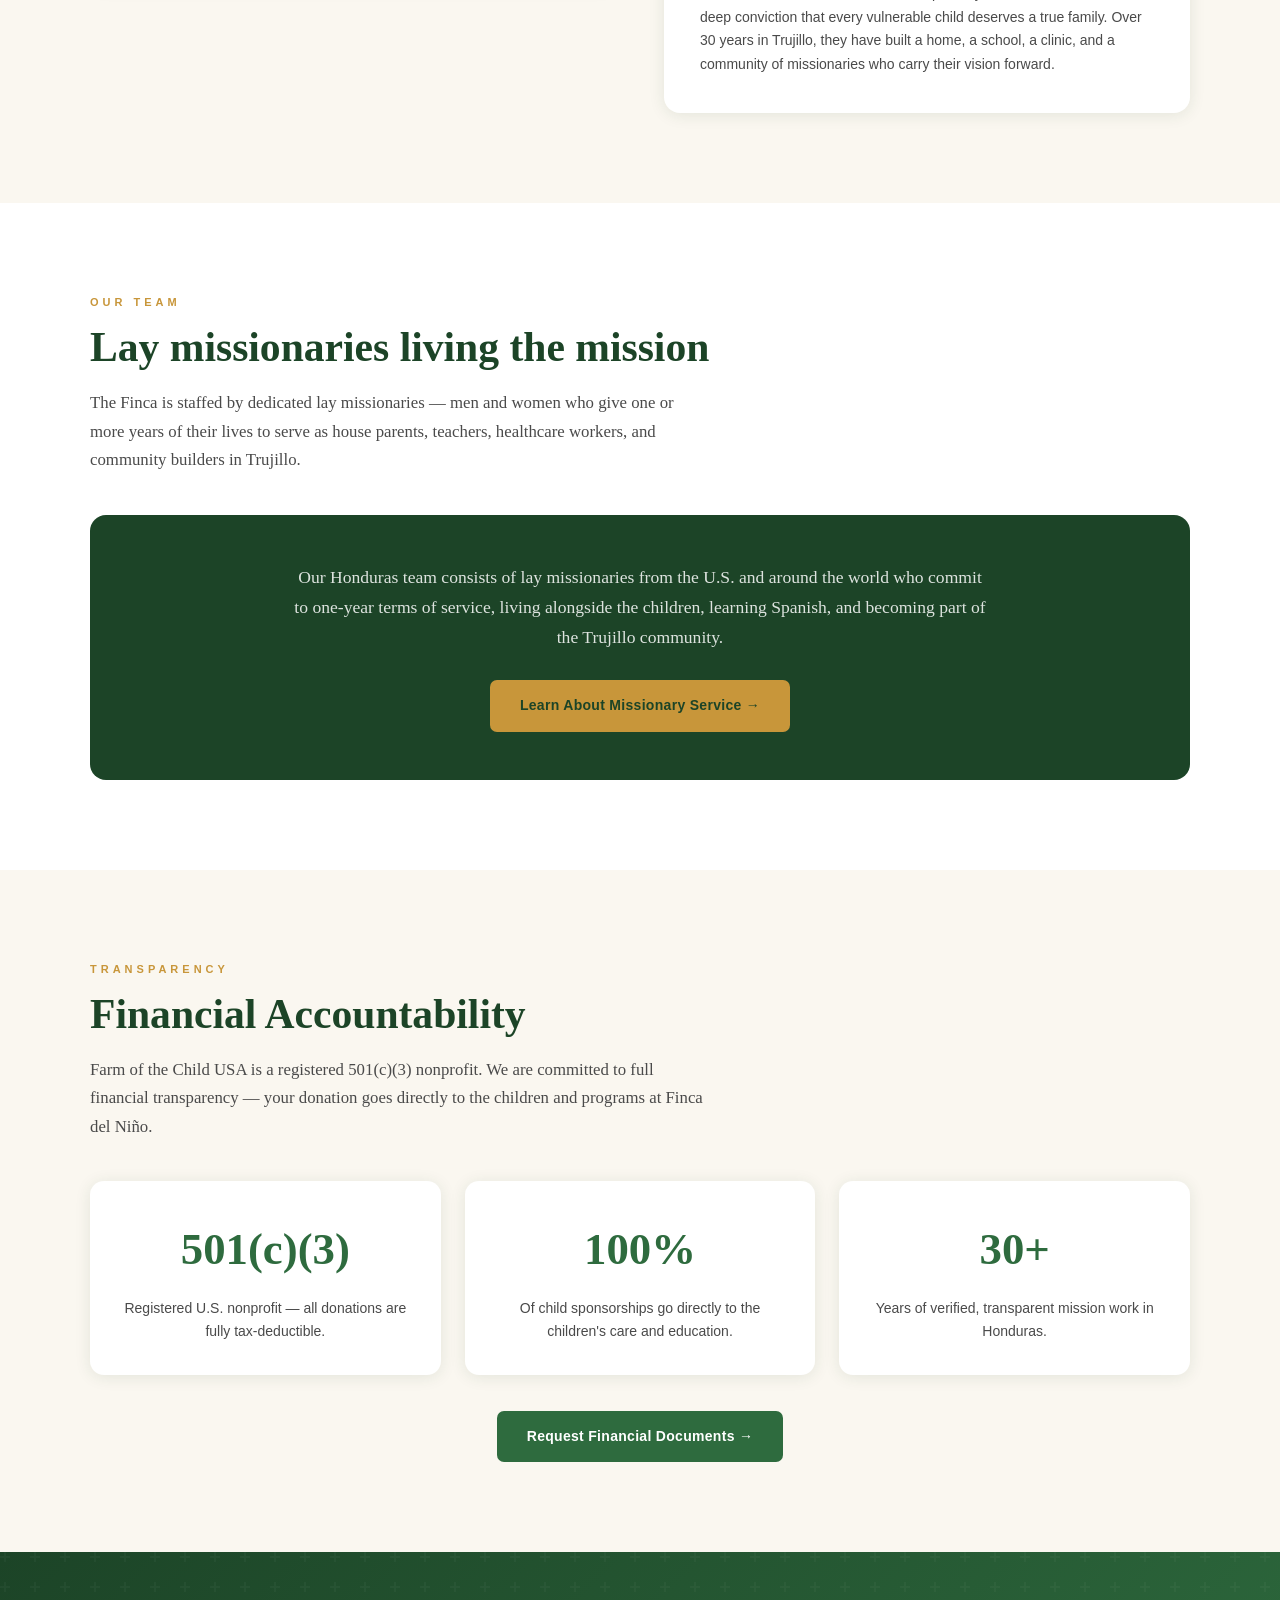
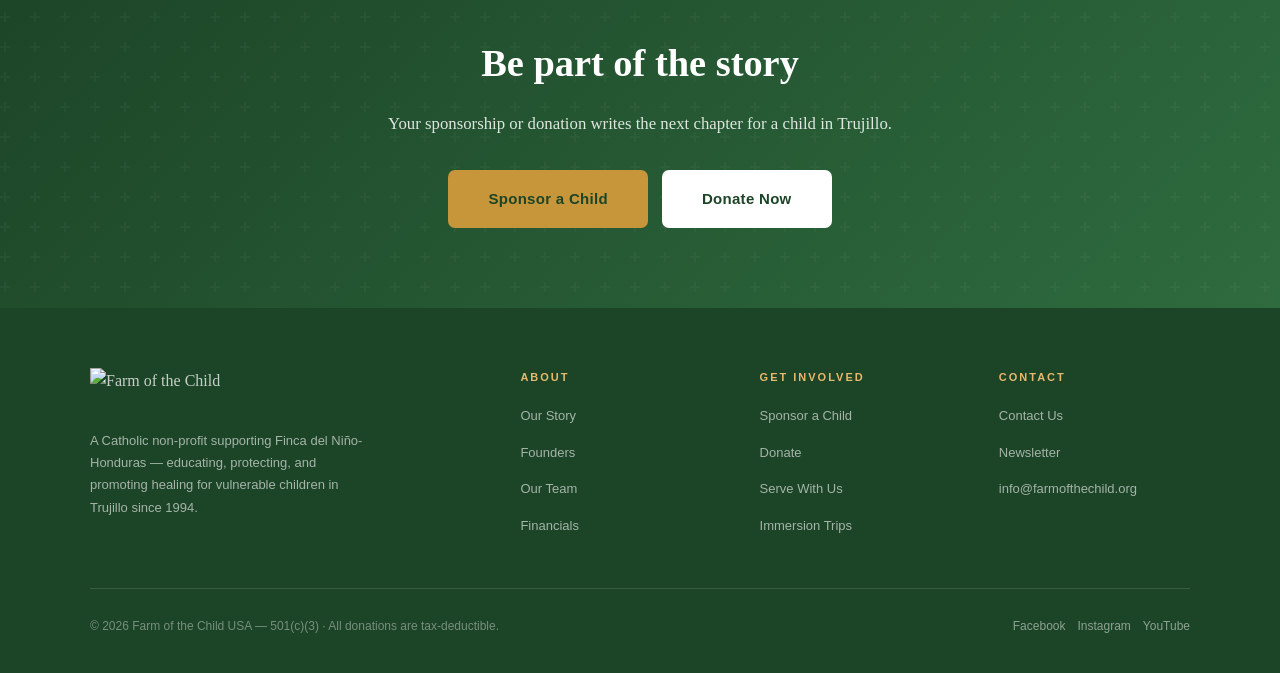
==== commit e446b2cb: "EN/ES language selector — bilingual site — 2026-06-15" ====
--- a/about.html
+++ b/about.html
@@ -6,7 +6,6 @@
 <title>About Us | Farm of the Child — 30 Years Serving Children in Honduras</title>
 <meta name="description" content="Learn about Farm of the Child — founded by Vincent and Zulena Pescatore over 30 years ago in Trujillo, Honduras. A Catholic mission providing 20 resident children with family, education, and hope.">
 <meta name="keywords" content="Farm of the Child story, Vincent Pescatore, Finca del Nino Honduras, Catholic mission Honduras, lay missionaries Honduras">
-<meta name="robots" content="noindex, nofollow">
 <link rel="canonical" href="https://farmofthechild.com/about.html">
 <meta property="og:title" content="About Us | Farm of the Child — 30 Years Serving Children in Honduras">
 <meta property="og:description" content="Learn about Farm of the Child — founded by Vincent and Zulena Pescatore over 30 years ago in Trujillo, Honduras. A Catholic mission providing 20 resident children with family, education, and hope.">
@@ -31,33 +30,37 @@
       <img src="https://images.squarespace-cdn.com/content/v1/5fd9b0d2dde7cb43cc176992/1611309677837-9RLC2GZ49DC67Z1YUY84/farm-logo-160p-transparent-1.png" alt="Farm of the Child">
     </a>
     <ul class="nav-menu">
-      <li><a href="about.html">About Us</a>
+      <li><a href="about.html"><span data-i18n="nav.about">About Us</span></a>
         <div class="dropdown">
-          <a href="about.html#story">Our Story</a>
-          <a href="about.html#founders">Founders</a>
-          <a href="about.html#team">Our Team</a>
-          <a href="about.html#financial">Financial Info</a>
+          <a href="about.html#story"><span data-i18n="nav.story"><span data-i18n="footer.story">Our Story</span></span></a>
+          <a href="about.html#founders"><span data-i18n="nav.founders">Founders</span></a>
+          <a href="about.html#team"><span data-i18n="nav.team">Our Team</span></a>
+          <a href="about.html#financial"><span data-i18n="nav.financial">Financial Info</span></a>
         </div>
       </li>
-      <li><a href="programs.html">What We Do</a>
+      <li><a href="programs.html"><span data-i18n="nav.what">What We Do</span></a>
         <div class="dropdown">
-          <a href="programs.html#focus">Our Focus</a>
-          <a href="programs.html#daily-life">A Typical Day</a>
-          <a href="programs.html#community">Community Impact</a>
+          <a href="programs.html#focus"><span data-i18n="nav.focus">Our Focus</span></a>
+          <a href="programs.html#daily-life"><span data-i18n="nav.daily">A Typical Day</span></a>
+          <a href="programs.html#community"><span data-i18n="nav.community">Community Impact</span></a>
         </div>
       </li>
-      <li><a href="sponsor.html">Sponsor a Child</a></li>
-      <li><a href="service.html">Serve With Us</a>
+      <li><a href="sponsor.html"><span data-i18n="nav.sponsor">Sponsor a Child</span></a></li>
+      <li><a href="service.html"><span data-i18n="nav.serve">Serve With Us</span></a>
         <div class="dropdown">
-          <a href="service.html#missioner">Missioner Program</a>
-          <a href="service.html#trips">Immersion Trips</a>
-          <a href="service.html#apply">Apply Now</a>
-          <a href="service.html#faq">FAQ</a>
+          <a href="service.html#missioner"><span data-i18n="nav.missioner">Missioner Program</span></a>
+          <a href="service.html#trips"><span data-i18n="nav.trips">Immersion Trips</span></a>
+          <a href="service.html#apply"><span data-i18n="nav.apply">Apply Now</span></a>
+          <a href="service.html#faq"><span data-i18n="nav.faq">FAQ</span></a>
         </div>
       </li>
-      <li><a href="contact.html">Contact</a></li>
-      <li><a href="donate.html" class="nav-cta">Donate Today</a></li>
+      <li><a href="contact.html"><span data-i18n="nav.contact">Contact</span></a></li>
+      <li><a href="donate.html" class="nav-cta"><span data-i18n="nav.donate">Donate Today</span></a></li>
     </ul>
+    <div class="lang-switcher">
+      <button class="lang-btn active" data-lang="en">EN</button>
+      <button class="lang-btn" data-lang="es">ES</button>
+    </div>
     <button class="nav-hamburger" aria-label="Menu">
       <span></span><span></span><span></span>
     </button>
@@ -74,7 +77,7 @@
   <a href="programs.html#daily-life">A Typical Day</a>
   <div class="m-section">Get Involved</div>
   <a href="sponsor.html">Sponsor a Child</a>
-  <a href="donate.html">Donate</a>
+  <a href="donate.html"><span data-i18n="footer.donate">Donate</span></a>
   <a href="service.html">Serve With Us</a>
   <a href="contact.html">Contact</a>
   <a href="donate.html" class="m-cta">Donate Today →</a>
@@ -178,26 +181,26 @@
       <div class="footer-logo"><img src="https://images.squarespace-cdn.com/content/v1/5fd9b0d2dde7cb43cc176992/1611309677837-9RLC2GZ49DC67Z1YUY84/farm-logo-160p-transparent-1.png" alt="Farm of the Child"></div>
       <p class="footer-about">A Catholic non-profit supporting Finca del Niño-Honduras — educating, protecting, and promoting healing for vulnerable children in Trujillo since 1994.</p>
     </div>
-    <div class="footer-col"><h4>About</h4><ul>
+    <div class="footer-col"><h4><span data-i18n="footer.about">About</span></h4><ul>
       <li><a href="about.html#story">Our Story</a></li>
       <li><a href="about.html#founders">Founders</a></li>
       <li><a href="about.html#team">Our Team</a></li>
-      <li><a href="about.html#financial">Financials</a></li>
+      <li><a href="about.html#financial"><span data-i18n="footer.fin">Financials</span></a></li>
     </ul></div>
-    <div class="footer-col"><h4>Get Involved</h4><ul>
+    <div class="footer-col"><h4><span data-i18n="footer.involve">Get Involved</span></h4><ul>
       <li><a href="sponsor.html">Sponsor a Child</a></li>
       <li><a href="donate.html">Donate</a></li>
       <li><a href="service.html">Serve With Us</a></li>
       <li><a href="service.html#trips">Immersion Trips</a></li>
     </ul></div>
-    <div class="footer-col"><h4>Contact</h4><ul>
+    <div class="footer-col"><h4><span data-i18n="footer.contact">Contact</span></h4><ul>
       <li><a href="contact.html">Contact Us</a></li>
-      <li><a href="contact.html#newsletter">Newsletter</a></li>
+      <li><a href="contact.html#newsletter"><span data-i18n="footer.newsletter">Newsletter</span></a></li>
       <li><a href="mailto:info@farmofthechild.org">info@farmofthechild.org</a></li>
     </ul></div>
   </div>
   <div class="footer-bottom">
-    <p>© 2026 Farm of the Child USA — 501(c)(3) · All donations are tax-deductible.</p>
+    <p><span data-i18n="footer.legal">© 2026 Farm of the Child USA — 501(c)(3) · All donations are tax-deductible.</span></p>
     <div class="footer-socials">
       <a href="https://www.facebook.com/farmofthechild" target="_blank">Facebook</a>
       <a href="https://www.instagram.com/farmofthechild" target="_blank">Instagram</a>
@@ -205,41 +208,7 @@
     </div>
   </div>
 </footer>
+<script src="js/i18n.js"></script>
 <script src="js/main.js"></script>
-
-<script>
-// Form handler → info@farmofthechild.org via Web3Forms
-document.querySelectorAll('form').forEach(form => {
-  // Skip forms that already have an action set to an API
-  if (form.action && form.action.includes('http')) return;
-  
-  form.addEventListener('submit', async function(e) {
-    e.preventDefault();
-    const btn = form.querySelector('button[type="submit"]');
-    const orig = btn ? btn.textContent : '';
-    if (btn) { btn.textContent = 'Sending...'; btn.disabled = true; }
-
-    const data = new FormData(form);
-    data.append('access_key', '00000000-0000-0000-0000-000000000000'); // placeholder
-    data.append('email_to', 'info@farmofthechild.org');
-    data.append('subject', 'New message — Farm of the Child website');
-    
-    // Collect all form fields as message
-    let msg = '';
-    form.querySelectorAll('input,textarea,select').forEach(el => {
-      if (el.name && el.value) msg += el.name + ': ' + el.value + '\n';
-    });
-    data.append('message', msg);
-
-    // Fallback: open mailto with pre-filled data
-    const subject = encodeURIComponent('New message — Farm of the Child website');
-    const body = encodeURIComponent(msg);
-    window.location.href = 'mailto:info@farmofthechild.org?subject=' + subject + '&body=' + body;
-    
-    if (btn) { btn.textContent = 'Message sent!'; }
-    setTimeout(() => { if (btn) { btn.textContent = orig; btn.disabled = false; }}, 3000);
-  });
-});
-</script>
 </body>
 </html>
--- a/css/style.css
+++ b/css/style.css
@@ -283,6 +283,23 @@
 .child-btn { display: block; text-align: center; background: var(--green); color: #fff; padding: 10px; border-radius: 7px; font-family: -apple-system, sans-serif; font-size: 13px; font-weight: 700; transition: background .2s, transform .2s; }
 .child-btn:hover { background: var(--green-light); transform: translateY(-1px); }
 
+/* ── LANGUAGE SELECTOR ── */
+.lang-switcher {
+  display: flex; align-items: center; gap: 2px;
+  margin-left: 16px; padding-left: 16px;
+  border-left: 1px solid var(--line);
+}
+.lang-btn {
+  font-family: -apple-system, sans-serif;
+  font-size: 12px; font-weight: 700;
+  padding: 5px 10px; border-radius: 5px;
+  border: none; background: none;
+  color: var(--text-muted); cursor: pointer;
+  transition: all .2s; letter-spacing: 0.5px;
+}
+.lang-btn:hover { color: var(--green); background: var(--green-pale); }
+.lang-btn.active { background: var(--green); color: #fff; }
+
 /* ── RESPONSIVE ── */
 @media (max-width: 960px) {
   .footer-grid { grid-template-columns: 1fr 1fr; }
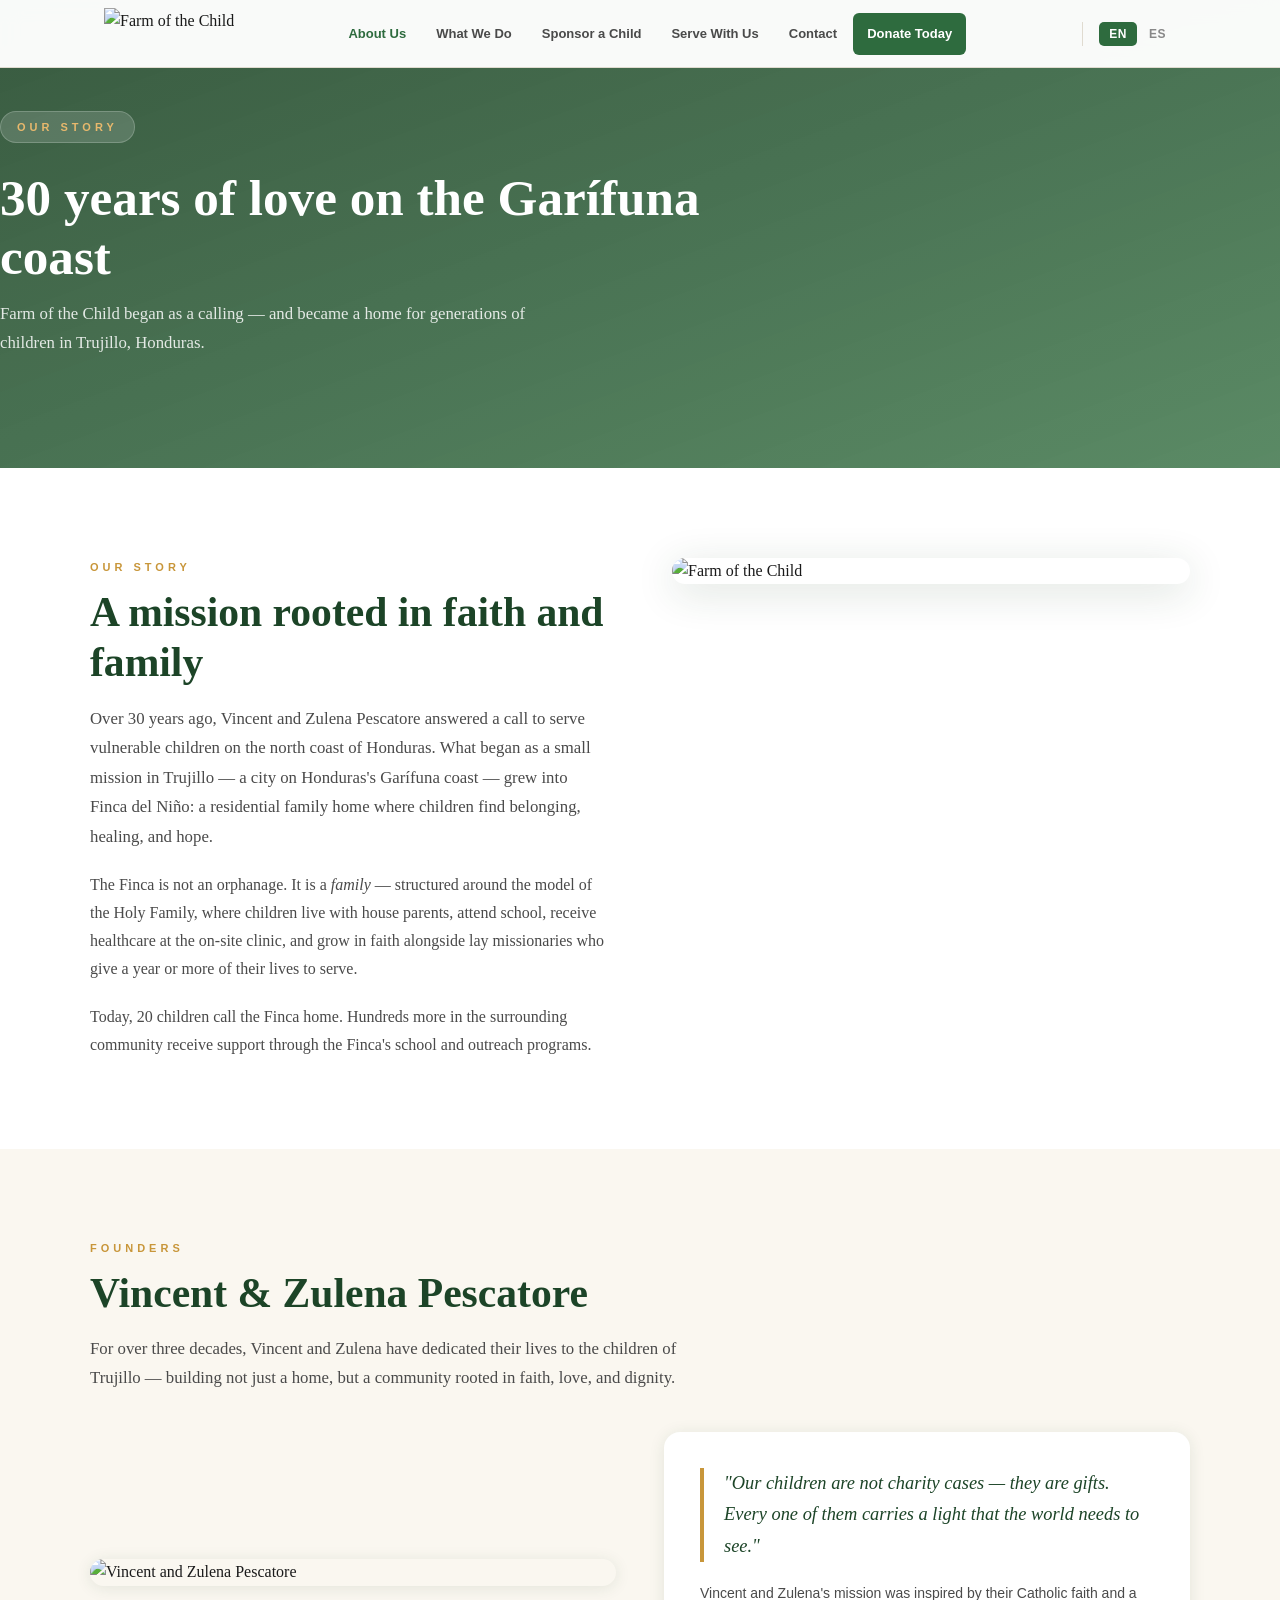
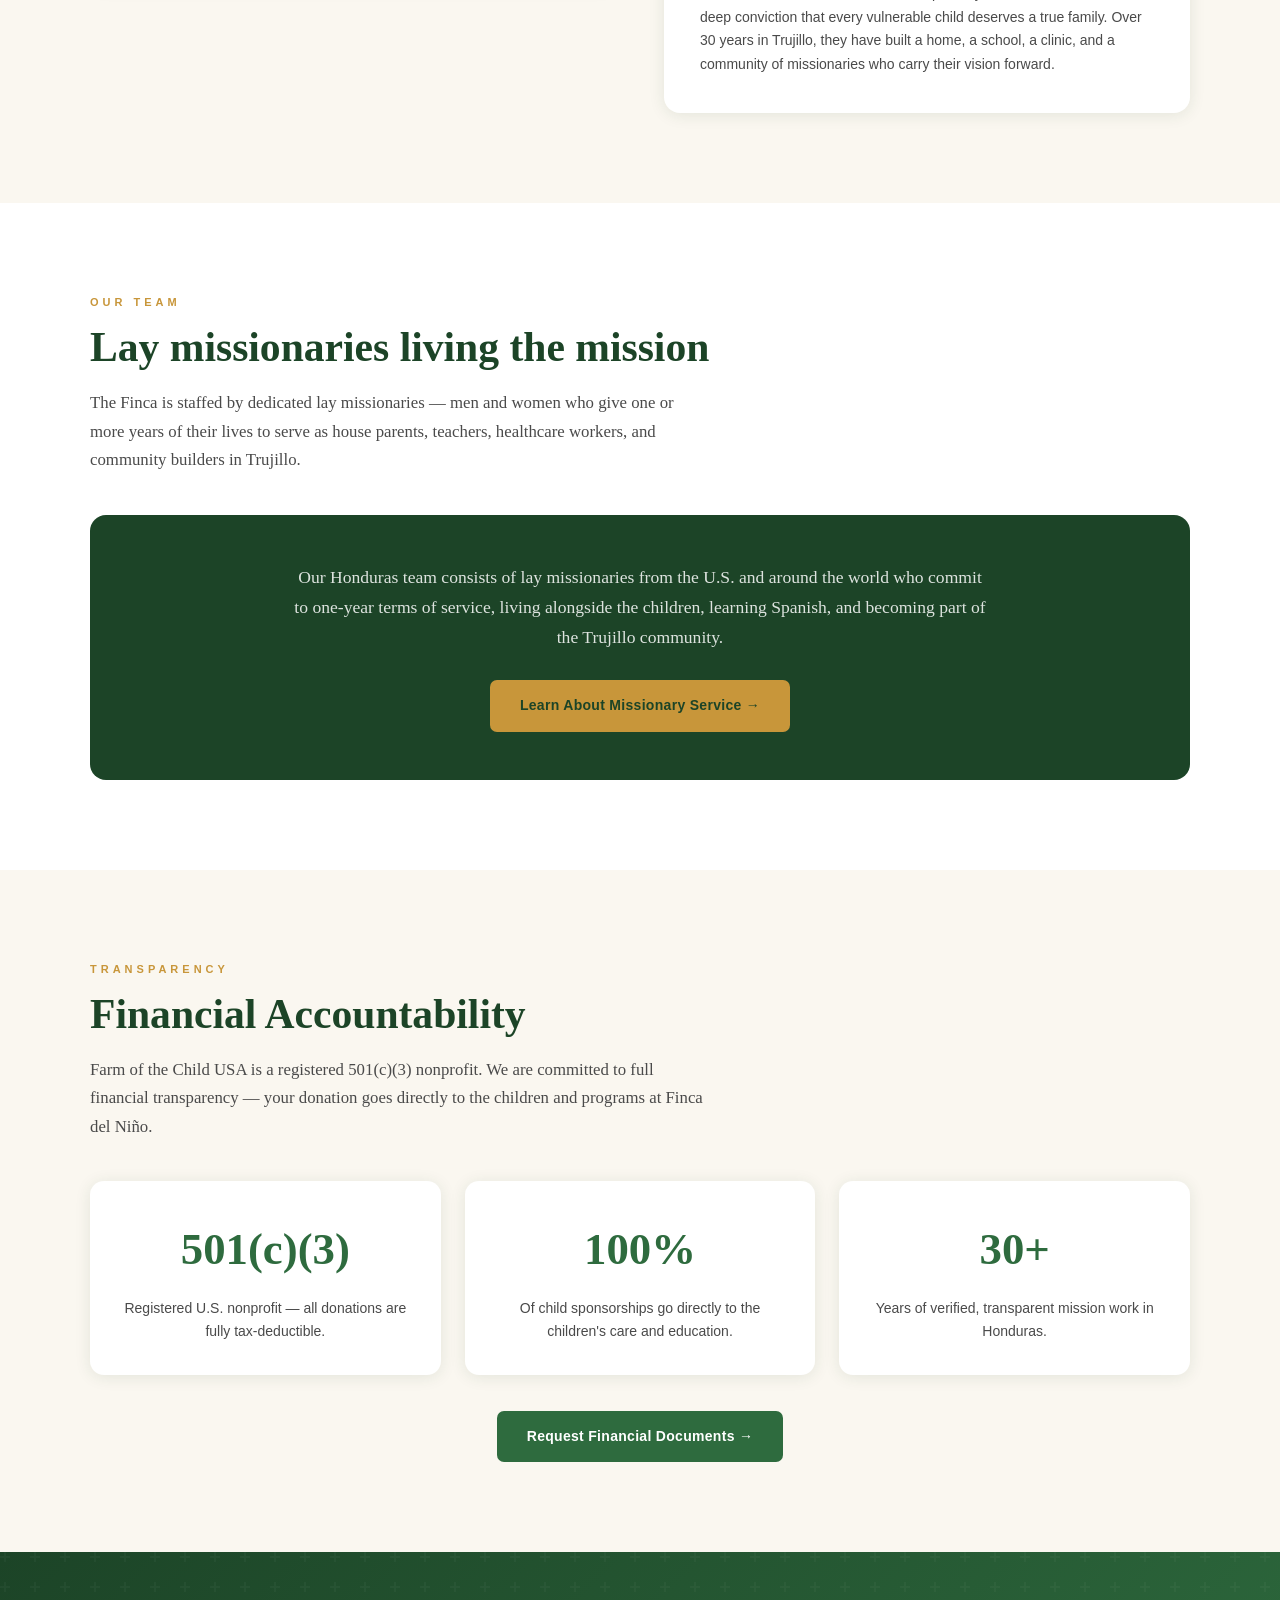
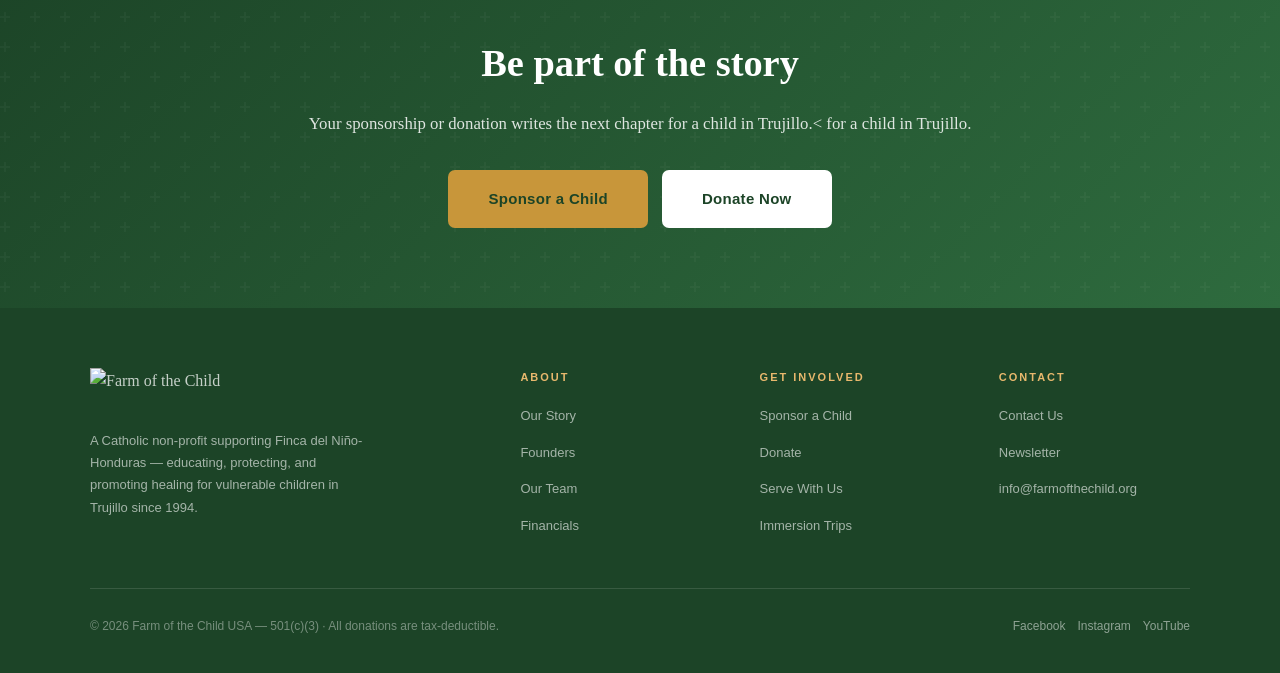
==== commit 1a3782e1: "Traducción completa EN/ES — 2026-06-15" ====
--- a/about.html
+++ b/about.html
@@ -87,9 +87,9 @@
   <div class="hero-bg" style="background-image:url('https://images.squarespace-cdn.com/content/v1/5fd9b0d2dde7cb43cc176992/1612639890104-6XBDSAQX19EDIJKPLBOE/141986031_10158392990857753_3902295767457517254_o.jpg');"></div>
   <div class="hero-overlay"></div>
   <div class="hero-content" data-reveal>
-    <div class="hero-eyebrow">Our Story</div>
-    <h1>30 years of love on the Garífuna coast</h1>
-    <p>Farm of the Child began as a calling — and became a home for generations of children in Trujillo, Honduras.</p>
+    <div class="hero-eyebrow" data-i18n="about.hero.eyebrow">Our Story</div>
+    <h1 data-i18n="about.hero.h1">30 years of love on the Garífuna coast</h1>
+    <p data-i18n="about.hero.sub">Farm of the Child began as a calling — and became a home for generations of children in Trujillo, Honduras.</p>
   </div>
 </section>
 
@@ -98,7 +98,7 @@
     <div style="display:grid;grid-template-columns:1fr 1fr;gap:64px;align-items:start;" class="mission-grid">
       <div data-reveal="left">
         <div class="eyebrow">Our Story</div>
-        <h2 class="section-title">A mission rooted in faith and family</h2>
+        <h2 class="section-title"><span data-i18n="about.s1.title">A mission rooted in faith and family</span></h2>
         <p style="font-size:1.05rem;color:var(--text-soft);line-height:1.75;margin-bottom:20px;">Over 30 years ago, Vincent and Zulena Pescatore answered a call to serve vulnerable children on the north coast of Honduras. What began as a small mission in Trujillo — a city on Honduras's Garífuna coast — grew into Finca del Niño: a residential family home where children find belonging, healing, and hope.</p>
         <p style="font-size:1rem;color:var(--text-soft);line-height:1.75;margin-bottom:20px;">The Finca is not an orphanage. It is a <em>family</em> — structured around the model of the Holy Family, where children live with house parents, attend school, receive healthcare at the on-site clinic, and grow in faith alongside lay missionaries who give a year or more of their lives to serve.</p>
         <p style="font-size:1rem;color:var(--text-soft);line-height:1.75;">Today, 20 children call the Finca home. Hundreds more in the surrounding community receive support through the Finca's school and outreach programs.</p>
@@ -112,8 +112,8 @@
 
 <section id="founders" style="background:var(--cream);">
   <div class="inner">
-    <div class="eyebrow" data-reveal>Founders</div>
-    <h2 class="section-title" data-reveal>Vincent &amp; Zulena Pescatore</h2>
+    <div class="eyebrow" data-reveal data-i18n="about.founders.eyebrow">Founders</div>
+    <h2 class="section-title" data-reveal><span data-i18n="about.founders.title">Vincent &amp; Zulena Pescatore</span></h2>
     <p class="section-sub" data-reveal>For over three decades, Vincent and Zulena have dedicated their lives to the children of Trujillo — building not just a home, but a community rooted in faith, love, and dignity.</p>
     <div style="display:grid;grid-template-columns:1fr 1fr;gap:48px;align-items:center;" data-reveal>
       <div>
@@ -131,8 +131,8 @@
 
 <section id="team" style="background:#fff;">
   <div class="inner">
-    <div class="eyebrow" data-reveal>Our Team</div>
-    <h2 class="section-title" data-reveal>Lay missionaries living the mission</h2>
+    <div class="eyebrow" data-reveal data-i18n="about.team.eyebrow">Our Team</div>
+    <h2 class="section-title" data-reveal><span data-i18n="about.team.title">Lay missionaries living the mission</span></h2>
     <p class="section-sub" data-reveal>The Finca is staffed by dedicated lay missionaries — men and women who give one or more years of their lives to serve as house parents, teachers, healthcare workers, and community builders in Trujillo.</p>
     <div style="background:var(--green-dark);border-radius:16px;padding:48px 40px;color:#fff;text-align:center;" data-reveal>
       <p style="font-size:1.1rem;color:rgba(255,255,255,.85);line-height:1.7;max-width:700px;margin:0 auto 28px;">Our Honduras team consists of lay missionaries from the U.S. and around the world who commit to one-year terms of service, living alongside the children, learning Spanish, and becoming part of the Trujillo community.</p>
@@ -143,8 +143,8 @@
 
 <section id="financial" style="background:var(--cream);">
   <div class="inner">
-    <div class="eyebrow" data-reveal>Transparency</div>
-    <h2 class="section-title" data-reveal>Financial Accountability</h2>
+    <div class="eyebrow" data-reveal data-i18n="about.fin.eyebrow">Transparency</div>
+    <h2 class="section-title" data-reveal><span data-i18n="about.fin.title">Financial Accountability</span></h2>
     <p class="section-sub" data-reveal>Farm of the Child USA is a registered 501(c)(3) nonprofit. We are committed to full financial transparency — your donation goes directly to the children and programs at Finca del Niño.</p>
     <div style="display:grid;grid-template-columns:repeat(3,1fr);gap:24px;" data-reveal>
       <div style="background:#fff;border-radius:var(--radius);padding:32px 28px;text-align:center;box-shadow:var(--shadow);">
@@ -167,8 +167,8 @@
 </section>
 
 <div class="cta-band">
-  <h2 data-reveal>Be part of the story</h2>
-  <p data-reveal>Your sponsorship or donation writes the next chapter for a child in Trujillo.</p>
+  <h2 data-reveal><span data-i18n="about.cta.title">Be part of the story</span></h2>
+  <p data-reveal><span data-i18n="about.cta.sub">Your sponsorship or donation writes the next chapter for a child in Trujillo.</span>< for a child in Trujillo.</p>
   <div class="btns" data-reveal>
     <a href="sponsor.html" class="btn btn-primary btn-lg">Sponsor a Child</a>
     <a href="donate.html" class="btn btn-white btn-lg">Donate Now</a>
